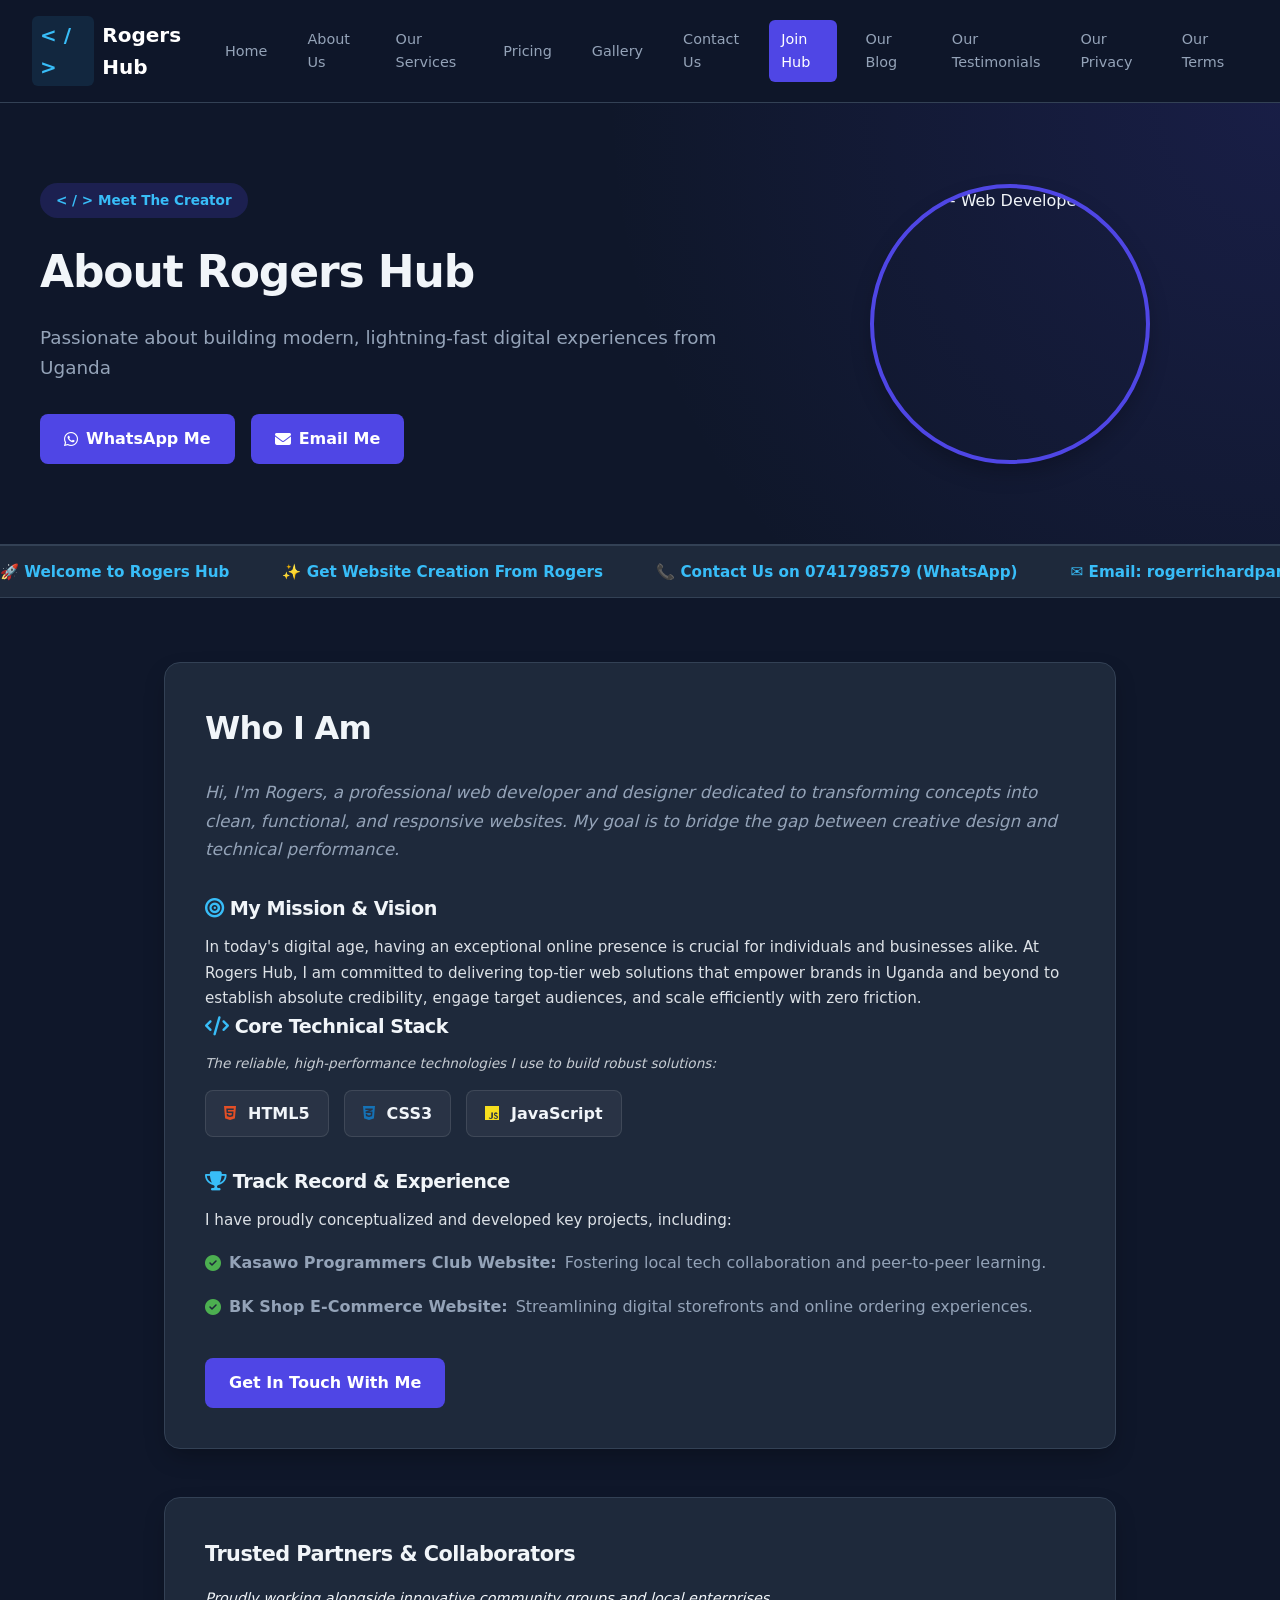
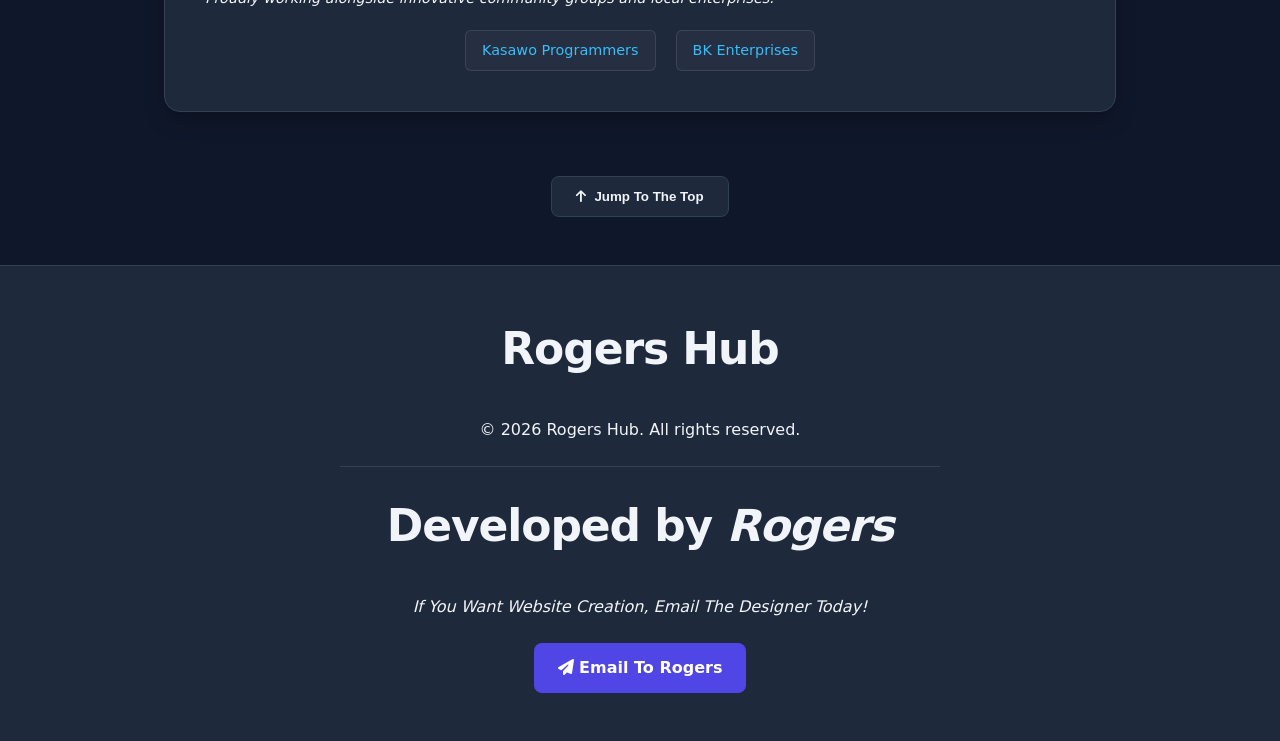
==== about.html @ 90ae9f98 "Add files via upload" ====
<!DOCTYPE html>
<html lang="en">

<head>
    <meta charset="UTF-8">
    <meta name="viewport" content="width=device-width, initial-scale=1.0">
    <meta name="description" content="Learn more about Rogers, the professional web developer and designer behind Rogers Hub in Uganda.">
    <meta name="keywords" content="About Rogers Hub, Web Developer Uganda, HTML, CSS, JavaScript, Rogers Richard">
    <!-- External Stylesheets -->
    <link rel="stylesheet" href="index.css">
    <!-- FontAwesome for modern icons -->
    <link rel="stylesheet" href="https://cdnjs.cloudflare.com/ajax/libs/font-awesome/6.4.0/css/all.min.css">
    <title>About Us | Rogers Hub</title>
</head>

<body>

    <!-- Utility Navigation Bar -->
    <nav class="utility-bar" aria-label="Global Utility Navigation">
        <div class="nav-brand">
            <span class="brand-logo">&lt; / &gt;</span> Rogers Hub
        </div>
        <div class="nav-actions-group" id="navActions">
            <a href="index.html" class="nav-link-btn">Home</a>
            <a href="about.html" class="nav-link-btn active">About Us</a>
            <a href="package.html" class="nav-link-btn">Our Services</a>
            <a href="pricing.html" class="nav-link-btn">Pricing</a>
            <a href="gallery.html" class="nav-link-btn">Gallery</a>
            <a href="contact.html" class="nav-link-btn">Contact Us</a>
            <a href="join.html" class="nav-link-btn highlight">Join Hub</a>
            <a href="blog.html" class="nav-link-btn">Our Blog</a>
            <a href="testimonials.html" class="nav-link-btn">Our Testimonials</a>
            <a href="privacy.html" class="nav-link-btn">Our Privacy</a>
            <a href="terms.html" class="nav-link-btn">Our Terms</a>
        </div>
        <div class="menu-toggle" id="mobileMenuBtn">
            <i class="fa-solid fa-bars"></i>
        </div>
    </nav>

    <!-- Header Section -->
    <header class="hero-header">
        <div class="hero-container">
            <div class="hero-content">
                <div class="code-badge">&lt; / &gt; Meet The Creator</div>
                <h1 class="headings">About Rogers Hub</h1>
                <p class="slogan">Passionate about building modern, lightning-fast digital experiences from Uganda</p>
                <div class="hero-btns">
                    <a href="https://wa.me/256741798579" target="_blank" class="btn contact whatsapp-btn">
                        <i class="fa-brands fa-whatsapp"></i> WhatsApp Me
                    </a>
                    <a href="mailto:rogerrichardpark744@gmail.com" class="btn contact email-btn">
                        <i class="fa-solid fa-envelope"></i> Email Me
                    </a>
                </div>
            </div>
            <div class="hero-image-wrapper">
                <img src="pic/rogers.jpg" alt="Rogers - Web Developer" class="hero-img">
            </div>
        </div>
    </header>

    <!-- Marquee Announcement Bar -->
    <div class="marquee-container">
        <div class="marquee">
            <span>🚀 Welcome to Rogers Hub</span>
            <span>✨ Get Website Creation From Rogers</span>
            <span>📞 Contact Us on 0741798579 (WhatsApp)</span>
            <span>✉️ Email: rogerrichardpark744@gmail.com</span>
        </div>
    </div>

    <!-- Main Content -->
    <main class="main-content">
        <!-- Detailed About Section -->
        <section class="presentation-card-component connection-section-block scroll-reveal">
            <div class="card-component-header">
                <h2 class="headings">Who I Am</h2>
                <p class="intro-text">
                    <i>Hi, I'm Rogers, a professional web developer and designer dedicated to transforming concepts into clean, functional, and responsive websites. My goal is to bridge the gap between creative design and technical performance.</i>
                </p>

                <div class="skills-container" style="margin-top: 30px; text-align: left;">
                    <h3 class="headings" style="font-size: 1.2rem; margin-bottom: 10px;"><i class="fa-solid fa-bullseye" style="color: var(--accent-color, #f7df1e);"></i> My Mission & Vision</h3>
                    <p style="margin-top: 10px; line-height: 1.7; font-size: 0.95rem; opacity: 0.9;">
                        In today's digital age, having an exceptional online presence is crucial for individuals and businesses alike. At Rogers Hub, I am committed to delivering top-tier web solutions that empower brands in Uganda and beyond to establish absolute credibility, engage target audiences, and scale efficiently with zero friction.
                    </p>
                </div>

                <div class="skills-container" style="text-align: left;">
                    <h3 class="headings" style="font-size: 1.2rem; margin-bottom: 10px;"><i class="fa-solid fa-code" style="color: var(--accent-color, #f7df1e);"></i> Core Technical Stack</h3>
                    <p class="skills-subtitle" style="font-size: 0.85rem; opacity: 0.8;"><i>The reliable, high-performance technologies I use to build robust solutions:</i></p>
                    <div class="skills-grid" style="display: flex; gap: 15px; flex-wrap: wrap; margin-top: 15px;">
                        <div class="skill-badge" style="background: rgba(255,255,255,0.05); padding: 10px 18px; border-radius: 8px; border: 1px solid rgba(255,255,255,0.1);"><i class="fa-brands fa-html5" style="color: #e34f26;"></i> HTML5</div>
                        <div class="skill-badge" style="background: rgba(255,255,255,0.05); padding: 10px 18px; border-radius: 8px; border: 1px solid rgba(255,255,255,0.1);"><i class="fa-brands fa-css3-alt" style="color: #1572b6;"></i> CSS3</div>
                        <div class="skill-badge" style="background: rgba(255,255,255,0.05); padding: 10px 18px; border-radius: 8px; border: 1px solid rgba(255,255,255,0.1);"><i class="fa-brands fa-js" style="color: #f7df1e;"></i> JavaScript</div>
                    </div>
                </div>

                <div class="portfolio-showcase" style="text-align: left; margin-top: 30px;">
                    <h3 class="headings" style="font-size: 1.2rem; margin-bottom: 10px;"><i class="fa-solid fa-trophy" style="color: var(--accent-color, #f7df1e);"></i> Track Record & Experience</h3>
                    <p style="margin-top: 10px; margin-bottom: 15px; font-size: 0.95rem; opacity: 0.9;">I have proudly conceptualized and developed key projects, including:</p>
                    <ul class="project-list" style="list-style: none; padding: 0; line-height: 2;">
                        <li><i class="fa-solid fa-circle-check" style="color: #4CAF50;"></i> <strong>Kasawo Programmers Club Website:</strong> Fostering local tech collaboration and peer-to-peer learning.</li>
                        <li><i class="fa-solid fa-circle-check" style="color: #4CAF50;"></i> <strong>BK Shop E-Commerce Website:</strong> Streamlining digital storefronts and online ordering experiences.</li>
                    </ul>
                </div>

                <div class="action-wrapper" style="margin-top: 35px;">
                    <a href="contact.html" class="btn contact">Get In Touch With Me</a>
                </div>
            </div>
        </section>

        <!-- Partners Section -->
        <section class="presentation-card-component connection-section-block scroll-reveal">
            <div class="card-component-header">
                <h3 class="headings" style="font-size: 1.3rem;">Trusted Partners & Collaborators</h3>
                <p style="margin-top: 8px; font-size: 0.9rem;"><i>Proudly working alongside innovative community groups and local enterprises.</i></p>
                <div class="partners-placeholder" style="display: flex; justify-content: center; gap: 20px; flex-wrap: wrap; margin-top: 20px;">
                    <span class="partner-tag" style="background: rgba(255,255,255,0.03); border: 1px solid rgba(255,255,255,0.1); padding: 8px 16px; border-radius: 6px; font-size: 0.9rem; font-weight: 500;">Kasawo Programmers</span>
                    <span class="partner-tag" style="background: rgba(255,255,255,0.03); border: 1px solid rgba(255,255,255,0.1); padding: 8px 16px; border-radius: 6px; font-size: 0.9rem; font-weight: 500;">BK Enterprises</span>
                </div>
            </div>
        </section>
    </main>

    <!-- Back to Top Button -->
    <div class="back-to-top-container">
        <button id="backToTopBtn" class="btn contact"><i class="fa-solid fa-arrow-up"></i> Jump To The Top</button>
    </div>

    <!-- Footer -->
    <footer>
        <div class="footer-content">
            <h3 class="headings">Rogers Hub</h3>
            <p>&copy; 2026 Rogers Hub. All rights reserved.</p>
            <hr class="footer-divider">
            <p class="headings">
                Developed by <span class="auto-style1"><strong><em>Rogers</em></strong></span>
            </p>
            <p><i>If You Want Website Creation, Email The Designer Today!</i></p>
            <a href="mailto:rogerrichardpark744@gmail.com" class="btn contact footer-btn">
                <span><i class="fa-solid fa-paper-plane"></i> Email To Rogers</span>
            </a>
        </div>
    </footer>

    <!-- JavaScript File -->
    <script src="index.js"></script>
</body>

</html>
---- index.css ----
.contact-btn {
            background-color: #0077b5;
            color: white;
            border: none;
            padding: 12px 24px;
            font-size: 16px;
            font-family: Arial, sans-serif;
            font-weight: bold;
            border-radius: 25px;
            cursor: pointer;
            box-shadow: 0 4px 6px rgba(0, 0, 0, 0.1);
            transition: all 0.3s ease;
        }

        .contact-btn:hover {
            background-color: #005582;
            transform: translateY(-2px);
            box-shadow: 0 6px 8px rgba(0, 0, 0, 0.15);
        }

        .contact-btn:active {
            transform: translateY(0);
            box-shadow: 0 2px 4px rgba(0, 0, 0, 0.1);
        }


        /* --- CSS Reset & Global Variables --- */
*, *::before, *::after {
    box-sizing: border-box;
    margin: 0;
    padding: 0;
}

:root {
    --bg-color: #0f172a;
    --card-bg: #1e293b;
    --text-color: #f1f5f9;
    --muted-color: #94a3b8;
    --primary-color: #4f46e5;
    --primary-hover: #4338ca;
    --accent-color: #38bdf8;
    --border-color: #334155;
    --shadow: 0 10px 25px -5px rgba(0, 0, 0, 0.3);
    --transition: all 0.3s ease;
}

body {
    font-family: 'Inter', system-ui, -apple-system, sans-serif;
    background-color: var(--bg-color);
    color: var(--text-color);
    line-height: 1.6;
    overflow-x: hidden;
}

/* --- Utility Navigation Bar --- */
.utility-bar {
    position: sticky;
    top: 0;
    z-index: 1000;
    background-color: rgba(15, 23, 42, 0.95);
    backdrop-filter: blur(10px);
    border-bottom: 1px solid var(--border-color);
    display: flex;
    justify-content: space-between;
    align-items: center;
    padding: 1rem 2rem;
}

.nav-brand {
    font-size: 1.25rem;
    font-weight: 800;
    color: #ffffff;
    display: flex;
    align-items: center;
    gap: 0.5rem;
}

.brand-logo {
    color: var(--accent-color);
    background: rgba(56, 189, 248, 0.1);
    padding: 0.2rem 0.5rem;
    border-radius: 6px;
}

.nav-actions-group {
    display: flex;
    gap: 1rem;
    align-items: center;
}

.nav-link-btn {
    color: var(--muted-color);
    text-decoration: none;
    font-size: 0.9rem;
    font-weight: 500;
    padding: 0.5rem 0.75rem;
    border-radius: 6px;
    transition: var(--transition);
}

.nav-link-btn:hover, .nav-link-btn.highlight {
    color: #ffffff;
    background-color: var(--primary-color);
}

.menu-toggle {
    display: none;
    font-size: 1.5rem;
    cursor: pointer;
    color: var(--text-color);
}

/* --- Hero Header Section --- */
.hero-header {
    padding: 5rem 2rem;
    background: radial-gradient(circle at top right, rgba(79, 70, 229, 0.15), transparent 50%);
    border-bottom: 1px solid var(--border-color);
}

.hero-container {
    max-width: 1200px;
    margin: 0 auto;
    display: grid;
    grid-template-columns: 1.2fr 0.8fr;
    gap: 3rem;
    align-items: center;
}

.code-badge {
    display: inline-block;
    background: rgba(79, 70, 229, 0.2);
    color: var(--accent-color);
    padding: 0.4rem 1rem;
    border-radius: 50px;
    font-size: 0.85rem;
    font-weight: 600;
    margin-bottom: 1.2rem;
}

.headings {
    font-size: 2.75rem;
    font-weight: 800;
    letter-spacing: -0.025em;
    margin-bottom: 1rem;
}

.slogan {
    font-size: 1.15rem;
    color: var(--muted-color);
    margin-bottom: 2rem;
}

.hero-btns {
    display: flex;
    gap: 1rem;
}

.btn {
    display: inline-flex;
    align-items: center;
    gap: 0.5rem;
    padding: 0.75rem 1.5rem;
    border-radius: 8px;
    font-weight: 600;
    text-decoration: none;
    transition: var(--transition);
    cursor: pointer;
    border: none;
}

.whatsapp-btn {
    background-color: #25d366;
    color: #ffffff;
}

.whatsapp-btn:hover {
    background-color: #1ebe5d;
}

.email-btn, .contact {
    background-color: var(--primary-color);
    color: #ffffff;
}

.email-btn:hover, .contact:hover {
    background-color: var(--primary-hover);
}

.hero-image-wrapper {
    display: flex;
    justify-content: center;
}

.hero-img {
    width: 280px;
    height: 280px;
    object-fit: cover;
    border-radius: 50%;
    border: 4px solid var(--primary-color);
    box-shadow: var(--shadow);
}

/* --- Marquee Bar --- */
.marquee-container {
    background-color: var(--card-bg);
    border-top: 1px solid var(--border-color);
    border-bottom: 1px solid var(--border-color);
    overflow: hidden;
    white-space: nowrap;
    padding: 0.8rem 0;
}

.marquee {
    display: inline-block;
    animation: scrollMarquee 30s linear infinite;
}

.marquee span {
    margin-right: 3rem;
    font-weight: 600;
    font-size: 0.95rem;
    color: var(--accent-color);
}

@keyframes scrollMarquee {
    0% { transform: translateX(0); }
    100% { transform: translateX(-50%); }
}

/* --- Main Content Cards --- */
.main-content {
    max-width: 1000px;
    margin: 4rem auto;
    padding: 0 1.5rem;
    display: flex;
    flex-direction: column;
    gap: 3rem;
}

.presentation-card-component {
    background-color: var(--card-bg);
    border: 1px solid var(--border-color);
    border-radius: 1rem;
    padding: 2.5rem;
    box-shadow: var(--shadow);
    transition: transform 0.3s ease;
}

.presentation-card-component:hover {
    transform: translateY(-3px);
}

.card-component-header h2 {
    font-size: 2rem;
    margin-bottom: 1.5rem;
}

.intro-text {
    font-size: 1.05rem;
    color: var(--muted-color);
    line-height: 1.7;
}

/* Skills Badges Grid */
.skills-grid {
    display: grid;
    grid-template-columns: repeat(auto-fit, minmax(140px, 1fr));
    gap: 1rem;
    margin-top: 1rem;
}

.skill-badge {
    background-color: var(--bg-color);
    border: 1px solid var(--border-color);
    padding: 0.75rem 1rem;
    border-radius: 8px;
    font-weight: 600;
    display: flex;
    align-items: center;
    gap: 0.75rem;
}

/* Project List */
.project-list {
    list-style: none;
    display: flex;
    flex-direction: column;
    gap: 0.75rem;
    margin-top: 0.75rem;
}

.project-list li {
    display: flex;
    align-items: center;
    gap: 0.5rem;
    color: var(--muted-color);
}

.project-list i {
    color: var(--accent-color);
}

/* Partners Tags */
.partners-placeholder {
    display: flex;
    gap: 1rem;
    margin-top: 1.2rem;
    flex-wrap: wrap;
}

.partner-tag {
    background: rgba(56, 189, 248, 0.1);
    color: var(--accent-color);
    padding: 0.4rem 1rem;
    border-radius: 50px;
    font-size: 0.85rem;
    font-weight: 600;
}

/* --- Back to Top Container --- */
.back-to-top-container {
    text-align: center;
    margin: 3rem 0;
}

#backToTopBtn {
    display: inline-flex;
    align-items: center;
    gap: 0.5rem;
    background-color: var(--card-bg);
    border: 1px solid var(--border-color);
    color: var(--text-color);
}

#backToTopBtn:hover {
    background-color: var(--primary-color);
    border-color: var(--primary-color);
}

/* --- Footer --- */
footer {
    background-color: var(--card-bg);
    border-top: 1px solid var(--border-color);
    padding: 3rem 2rem;
    text-align: center;
}

.footer-content {
    max-width: 600px;
    margin: 0 auto;
    display: flex;
    flex-direction: column;
    gap: 1rem;
    align-items: center;
}

.footer-divider {
    width: 100%;
    border: none;
    border-top: 1px solid var(--border-color);
    margin: 0.5rem 0;
}

.footer-btn {
    margin-top: 0.5rem;
}

/* --- Responsive Media Queries --- */
@media (max-width: 850px) {
    .hero-container {
        grid-template-columns: 1fr;
        text-align: center;
    }
    .hero-btns {
        justify-content: center;
    }
    .hero-image-wrapper {
        order: -1;
    }
    .nav-actions-group {
        display: none;
        flex-direction: column;
        position: absolute;
        top: 100%;
        left: 0;
        width: 100%;
        background-color: var(--card-bg);
        border-bottom: 1px solid var(--border-color);
        padding: 1.5rem;
        box-shadow: var(--shadow);
    }
    .nav-actions-group.active {
        display: flex;
    }
    .menu-toggle {
        display: block;
    }
}
.prices{
     background-color: #ffffff;    /* Sets background color */
  width: 300px;                 /* Constrains the horizontal size */
  padding: 20px;                /* Spacing inside the card, around the text */
  margin: 15px auto;            /* Spacing outside the card; "auto" centers it */
  border: 1px solid #dddddd;    /* Adds a subtle outline border */
  border-radius: 8px;           /* Rounds the sharp corners */
  box-shadow: 0 4px 6px rgba(0,0,0,0.1); /* Adds a drop-shadow effect */
}
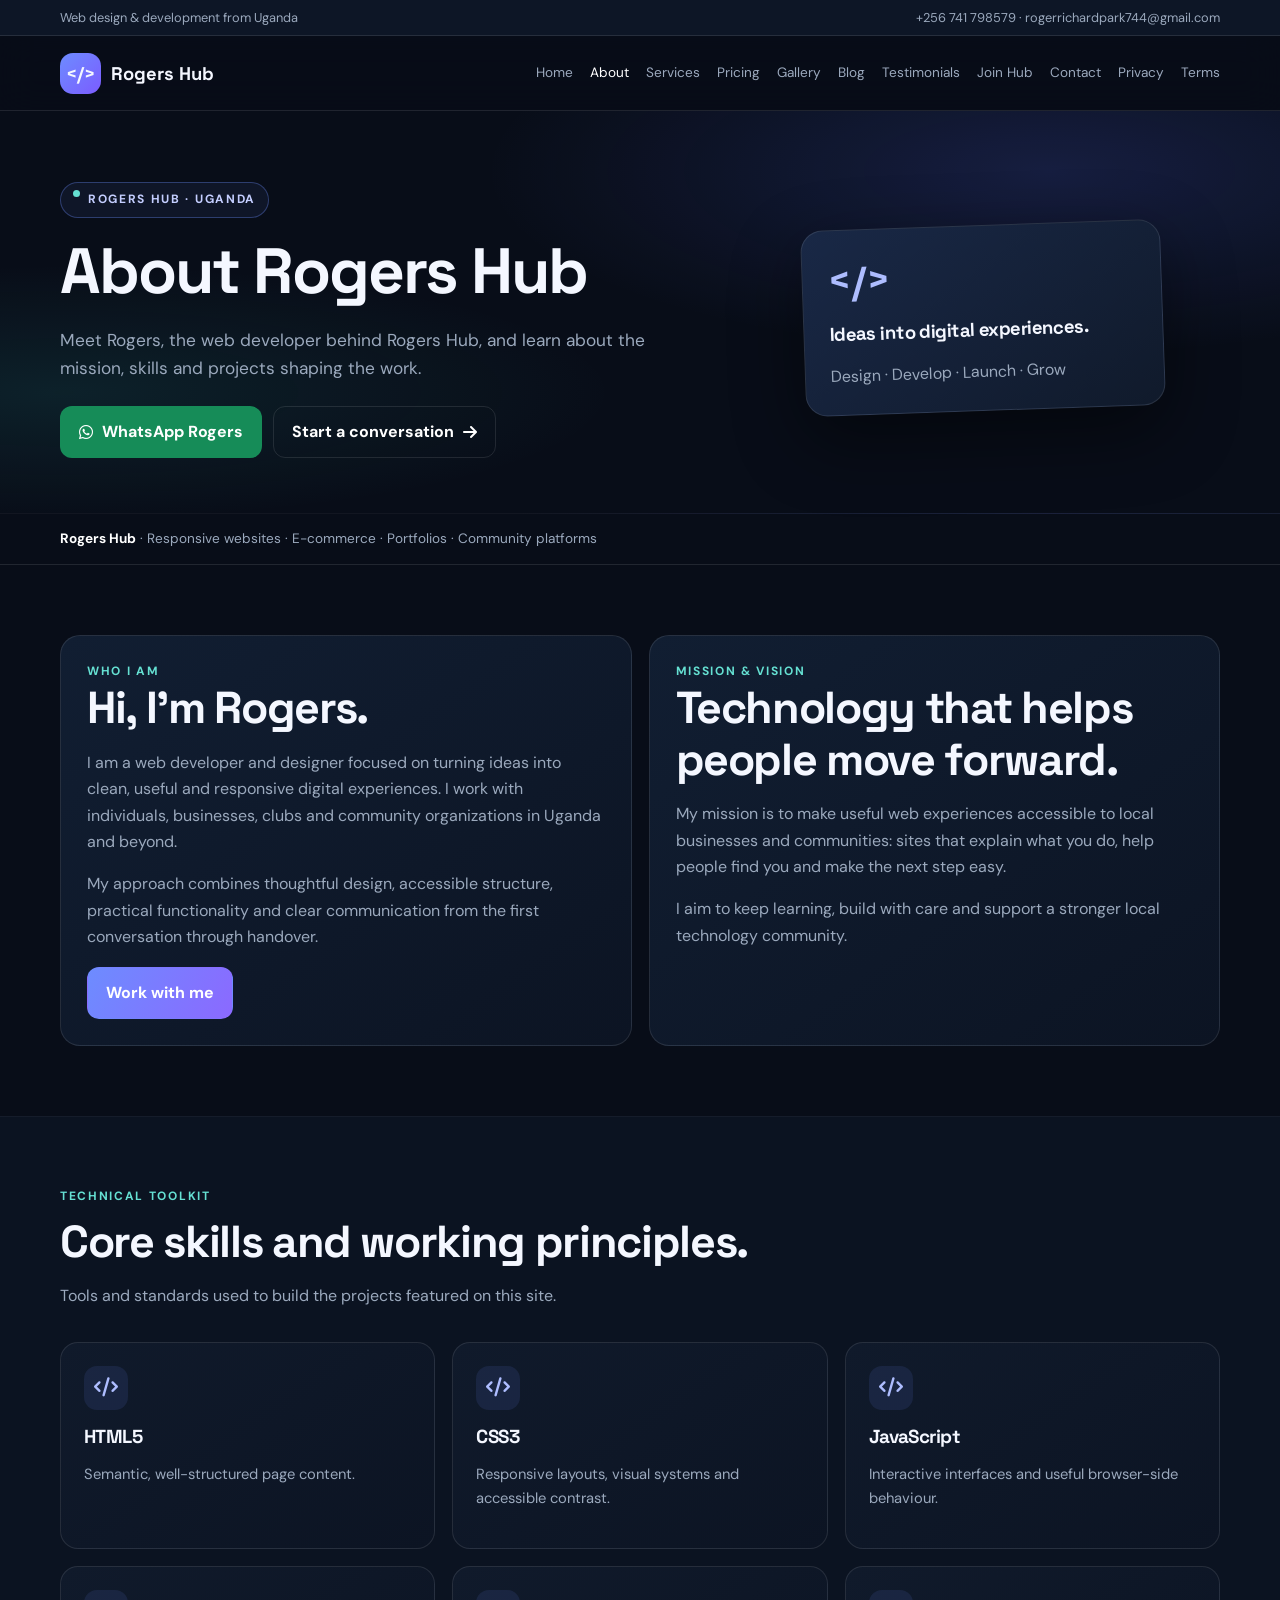
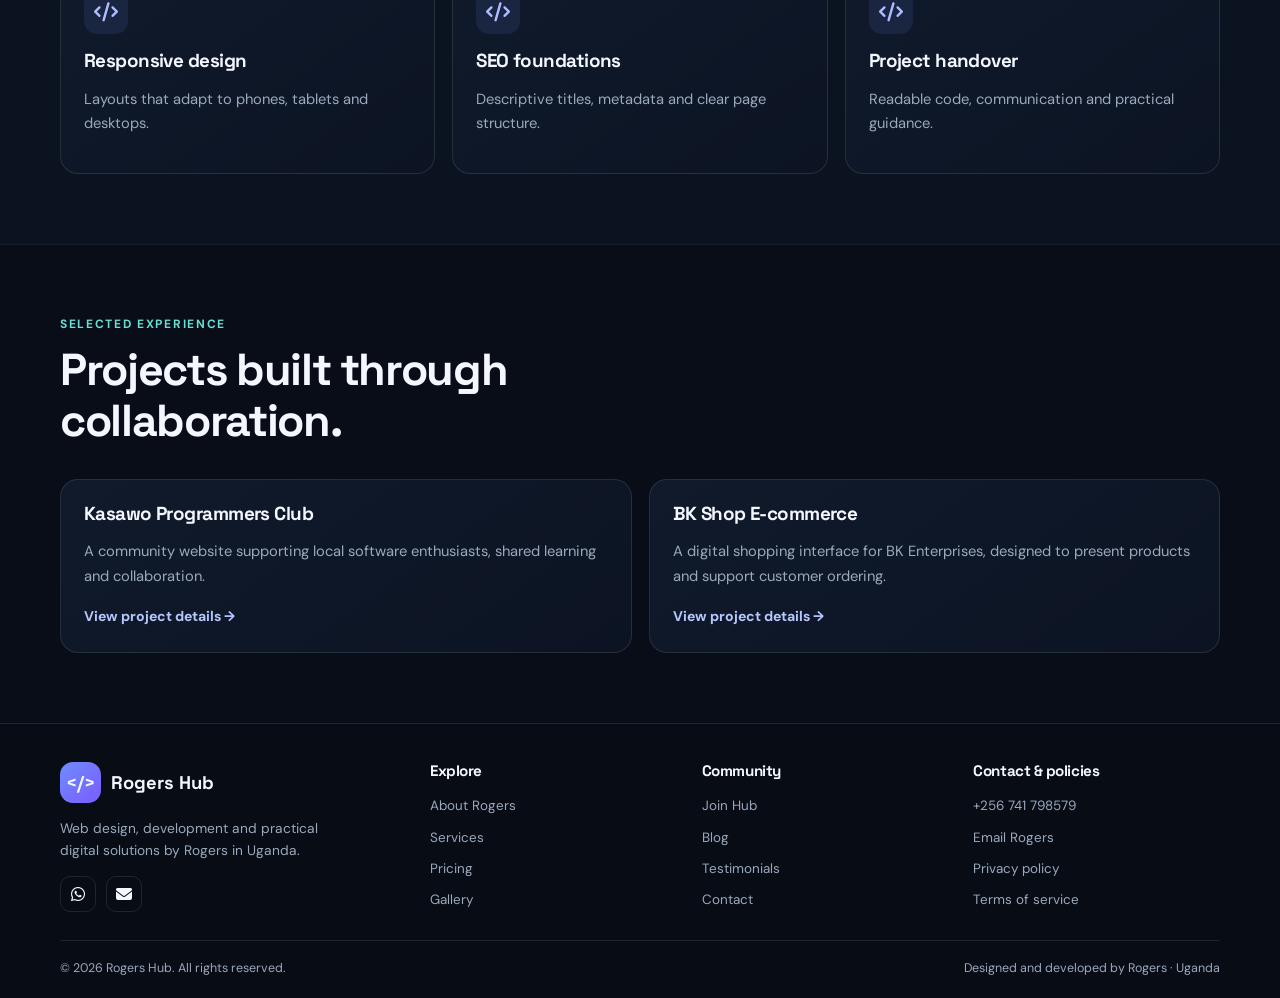
==== commit c6590c42: "Rebuild all Rogers Hub pages with shared design and complete page features" ====
--- a/about.html
+++ b/about.html
@@ -1,153 +1,11 @@
-<!DOCTYPE html>
-<html lang="en">
-
-<head>
-    <meta charset="UTF-8">
-    <meta name="viewport" content="width=device-width, initial-scale=1.0">
-    <meta name="description" content="Learn more about Rogers, the professional web developer and designer behind Rogers Hub in Uganda.">
-    <meta name="keywords" content="About Rogers Hub, Web Developer Uganda, HTML, CSS, JavaScript, Rogers Richard">
-    <!-- External Stylesheets -->
-    <link rel="stylesheet" href="index.css">
-    <!-- FontAwesome for modern icons -->
-    <link rel="stylesheet" href="https://cdnjs.cloudflare.com/ajax/libs/font-awesome/6.4.0/css/all.min.css">
-    <title>About Us | Rogers Hub</title>
-</head>
-
-<body>
-
-    <!-- Utility Navigation Bar -->
-    <nav class="utility-bar" aria-label="Global Utility Navigation">
-        <div class="nav-brand">
-            <span class="brand-logo">&lt; / &gt;</span> Rogers Hub
-        </div>
-        <div class="nav-actions-group" id="navActions">
-            <a href="index.html" class="nav-link-btn">Home</a>
-            <a href="about.html" class="nav-link-btn active">About Us</a>
-            <a href="package.html" class="nav-link-btn">Our Services</a>
-            <a href="pricing.html" class="nav-link-btn">Pricing</a>
-            <a href="gallery.html" class="nav-link-btn">Gallery</a>
-            <a href="contact.html" class="nav-link-btn">Contact Us</a>
-            <a href="join.html" class="nav-link-btn highlight">Join Hub</a>
-            <a href="blog.html" class="nav-link-btn">Our Blog</a>
-            <a href="testimonials.html" class="nav-link-btn">Our Testimonials</a>
-            <a href="privacy.html" class="nav-link-btn">Our Privacy</a>
-            <a href="terms.html" class="nav-link-btn">Our Terms</a>
-        </div>
-        <div class="menu-toggle" id="mobileMenuBtn">
-            <i class="fa-solid fa-bars"></i>
-        </div>
-    </nav>
-
-    <!-- Header Section -->
-    <header class="hero-header">
-        <div class="hero-container">
-            <div class="hero-content">
-                <div class="code-badge">&lt; / &gt; Meet The Creator</div>
-                <h1 class="headings">About Rogers Hub</h1>
-                <p class="slogan">Passionate about building modern, lightning-fast digital experiences from Uganda</p>
-                <div class="hero-btns">
-                    <a href="https://wa.me/256741798579" target="_blank" class="btn contact whatsapp-btn">
-                        <i class="fa-brands fa-whatsapp"></i> WhatsApp Me
-                    </a>
-                    <a href="mailto:rogerrichardpark744@gmail.com" class="btn contact email-btn">
-                        <i class="fa-solid fa-envelope"></i> Email Me
-                    </a>
-                </div>
-            </div>
-            <div class="hero-image-wrapper">
-                <img src="pic/rogers.jpg" alt="Rogers - Web Developer" class="hero-img">
-            </div>
-        </div>
-    </header>
-
-    <!-- Marquee Announcement Bar -->
-    <div class="marquee-container">
-        <div class="marquee">
-            <span>🚀 Welcome to Rogers Hub</span>
-            <span>✨ Get Website Creation From Rogers</span>
-            <span>📞 Contact Us on 0741798579 (WhatsApp)</span>
-            <span>✉️ Email: rogerrichardpark744@gmail.com</span>
-        </div>
-    </div>
-
-    <!-- Main Content -->
-    <main class="main-content">
-        <!-- Detailed About Section -->
-        <section class="presentation-card-component connection-section-block scroll-reveal">
-            <div class="card-component-header">
-                <h2 class="headings">Who I Am</h2>
-                <p class="intro-text">
-                    <i>Hi, I'm Rogers, a professional web developer and designer dedicated to transforming concepts into clean, functional, and responsive websites. My goal is to bridge the gap between creative design and technical performance.</i>
-                </p>
-
-                <div class="skills-container" style="margin-top: 30px; text-align: left;">
-                    <h3 class="headings" style="font-size: 1.2rem; margin-bottom: 10px;"><i class="fa-solid fa-bullseye" style="color: var(--accent-color, #f7df1e);"></i> My Mission & Vision</h3>
-                    <p style="margin-top: 10px; line-height: 1.7; font-size: 0.95rem; opacity: 0.9;">
-                        In today's digital age, having an exceptional online presence is crucial for individuals and businesses alike. At Rogers Hub, I am committed to delivering top-tier web solutions that empower brands in Uganda and beyond to establish absolute credibility, engage target audiences, and scale efficiently with zero friction.
-                    </p>
-                </div>
-
-                <div class="skills-container" style="text-align: left;">
-                    <h3 class="headings" style="font-size: 1.2rem; margin-bottom: 10px;"><i class="fa-solid fa-code" style="color: var(--accent-color, #f7df1e);"></i> Core Technical Stack</h3>
-                    <p class="skills-subtitle" style="font-size: 0.85rem; opacity: 0.8;"><i>The reliable, high-performance technologies I use to build robust solutions:</i></p>
-                    <div class="skills-grid" style="display: flex; gap: 15px; flex-wrap: wrap; margin-top: 15px;">
-                        <div class="skill-badge" style="background: rgba(255,255,255,0.05); padding: 10px 18px; border-radius: 8px; border: 1px solid rgba(255,255,255,0.1);"><i class="fa-brands fa-html5" style="color: #e34f26;"></i> HTML5</div>
-                        <div class="skill-badge" style="background: rgba(255,255,255,0.05); padding: 10px 18px; border-radius: 8px; border: 1px solid rgba(255,255,255,0.1);"><i class="fa-brands fa-css3-alt" style="color: #1572b6;"></i> CSS3</div>
-                        <div class="skill-badge" style="background: rgba(255,255,255,0.05); padding: 10px 18px; border-radius: 8px; border: 1px solid rgba(255,255,255,0.1);"><i class="fa-brands fa-js" style="color: #f7df1e;"></i> JavaScript</div>
-                    </div>
-                </div>
-
-                <div class="portfolio-showcase" style="text-align: left; margin-top: 30px;">
-                    <h3 class="headings" style="font-size: 1.2rem; margin-bottom: 10px;"><i class="fa-solid fa-trophy" style="color: var(--accent-color, #f7df1e);"></i> Track Record & Experience</h3>
-                    <p style="margin-top: 10px; margin-bottom: 15px; font-size: 0.95rem; opacity: 0.9;">I have proudly conceptualized and developed key projects, including:</p>
-                    <ul class="project-list" style="list-style: none; padding: 0; line-height: 2;">
-                        <li><i class="fa-solid fa-circle-check" style="color: #4CAF50;"></i> <strong>Kasawo Programmers Club Website:</strong> Fostering local tech collaboration and peer-to-peer learning.</li>
-                        <li><i class="fa-solid fa-circle-check" style="color: #4CAF50;"></i> <strong>BK Shop E-Commerce Website:</strong> Streamlining digital storefronts and online ordering experiences.</li>
-                    </ul>
-                </div>
-
-                <div class="action-wrapper" style="margin-top: 35px;">
-                    <a href="contact.html" class="btn contact">Get In Touch With Me</a>
-                </div>
-            </div>
-        </section>
-
-        <!-- Partners Section -->
-        <section class="presentation-card-component connection-section-block scroll-reveal">
-            <div class="card-component-header">
-                <h3 class="headings" style="font-size: 1.3rem;">Trusted Partners & Collaborators</h3>
-                <p style="margin-top: 8px; font-size: 0.9rem;"><i>Proudly working alongside innovative community groups and local enterprises.</i></p>
-                <div class="partners-placeholder" style="display: flex; justify-content: center; gap: 20px; flex-wrap: wrap; margin-top: 20px;">
-                    <span class="partner-tag" style="background: rgba(255,255,255,0.03); border: 1px solid rgba(255,255,255,0.1); padding: 8px 16px; border-radius: 6px; font-size: 0.9rem; font-weight: 500;">Kasawo Programmers</span>
-                    <span class="partner-tag" style="background: rgba(255,255,255,0.03); border: 1px solid rgba(255,255,255,0.1); padding: 8px 16px; border-radius: 6px; font-size: 0.9rem; font-weight: 500;">BK Enterprises</span>
-                </div>
-            </div>
-        </section>
-    </main>
-
-    <!-- Back to Top Button -->
-    <div class="back-to-top-container">
-        <button id="backToTopBtn" class="btn contact"><i class="fa-solid fa-arrow-up"></i> Jump To The Top</button>
-    </div>
-
-    <!-- Footer -->
-    <footer>
-        <div class="footer-content">
-            <h3 class="headings">Rogers Hub</h3>
-            <p>&copy; 2026 Rogers Hub. All rights reserved.</p>
-            <hr class="footer-divider">
-            <p class="headings">
-                Developed by <span class="auto-style1"><strong><em>Rogers</em></strong></span>
-            </p>
-            <p><i>If You Want Website Creation, Email The Designer Today!</i></p>
-            <a href="mailto:rogerrichardpark744@gmail.com" class="btn contact footer-btn">
-                <span><i class="fa-solid fa-paper-plane"></i> Email To Rogers</span>
-            </a>
-        </div>
-    </footer>
-
-    <!-- JavaScript File -->
-    <script src="index.js"></script>
-</body>
-
-</html>+<!doctype html>
+<html lang="en"><head><meta charset="utf-8"><meta name="viewport" content="width=device-width,initial-scale=1"><meta name="theme-color" content="#080d18"><meta name="description" content="Meet Rogers, the web developer behind Rogers Hub, and learn about the mission, skills and projects shaping the work."><meta property="og:title" content="About Rogers Hub | Rogers Hub"><meta property="og:description" content="Meet Rogers, the web developer behind Rogers Hub, and learn about the mission, skills and projects shaping the work."><meta property="og:type" content="website"><title>About Rogers Hub | Rogers Hub</title><link rel="stylesheet" href="site.css"><link rel="stylesheet" href="https://cdnjs.cloudflare.com/ajax/libs/font-awesome/6.5.2/css/all.min.css"></head><body><a class="skip" href="#main">Skip to content</a>
+<div class="topline"><div class="wrap topline-inner"><span>Web design & development from Uganda</span><span><a href="tel:+256741798579">+256 741 798579</a> · <a href="mailto:rogerrichardpark744@gmail.com">rogerrichardpark744@gmail.com</a></span></div></div>
+<header class="nav"><div class="wrap nav-inner"><a class="brand" href="index.html"><span class="brand-mark">&lt;/&gt;</span>Rogers Hub</a><nav class="nav-links" id="navLinks" aria-label="Main navigation"><a href="index.html">Home</a><a href="about.html" class="active" aria-current="page">About</a><a href="package.html">Services</a><a href="pricing.html">Pricing</a><a href="gallery.html">Gallery</a><a href="blog.html">Blog</a><a href="testimonials.html">Testimonials</a><a href="join.html">Join Hub</a><a href="contact.html">Contact</a><a href="privacy.html">Privacy</a><a href="terms.html">Terms</a></nav><button class="menu-btn" id="menuBtn" aria-label="Toggle navigation" aria-expanded="false">☰</button></div></header>
+<header class="hero"><div class="wrap hero-grid"><div><div class="eyebrow"><span class="dot"></span> Rogers Hub · Uganda</div><h1>About Rogers Hub</h1><p class="lead">Meet Rogers, the web developer behind Rogers Hub, and learn about the mission, skills and projects shaping the work.</p><div class="hero-actions"><a class="btn green" href="https://wa.me/256741798579" target="_blank" rel="noopener"><i class="fa-brands fa-whatsapp"></i> WhatsApp Rogers</a><a class="btn secondary" href="contact.html">Start a conversation <i class="fa-solid fa-arrow-right"></i></a></div></div><div class="hero-art" aria-hidden="true"><div class="art-card"><div class="code">&lt;/&gt;</div><h3>Ideas into digital experiences.</h3><p>Design · Develop · Launch · Grow</p></div></div></div></header>
+<div class="ticker"><div class="wrap"><strong>Rogers Hub</strong> · Responsive websites · E-commerce · Portfolios · Community platforms</div></div>
+<main id="main">
+<section class="section"><div class="wrap grid2"><article class="panel"><div class="kicker">Who I am</div><h2>Hi, I’m Rogers.</h2><p class="muted">I am a web developer and designer focused on turning ideas into clean, useful and responsive digital experiences. I work with individuals, businesses, clubs and community organizations in Uganda and beyond.</p><p class="muted">My approach combines thoughtful design, accessible structure, practical functionality and clear communication from the first conversation through handover.</p><a class="btn" href="contact.html">Work with me</a></article><article class="panel"><div class="kicker">Mission & vision</div><h2>Technology that helps people move forward.</h2><p class="muted">My mission is to make useful web experiences accessible to local businesses and communities: sites that explain what you do, help people find you and make the next step easy.</p><p class="muted">I aim to keep learning, build with care and support a stronger local technology community.</p></article></div></section>
+<section class="section alt"><div class="wrap"><div class="section-head"><div class="kicker">Technical toolkit</div><h2>Core skills and working principles.</h2><p>Tools and standards used to build the projects featured on this site.</p></div><div class="grid3"><article class="card"><div class="icon"><i class="fa-solid fa-code"></i></div><h3>HTML5</h3><p>Semantic, well-structured page content.</p></article><article class="card"><div class="icon"><i class="fa-solid fa-code"></i></div><h3>CSS3</h3><p>Responsive layouts, visual systems and accessible contrast.</p></article><article class="card"><div class="icon"><i class="fa-solid fa-code"></i></div><h3>JavaScript</h3><p>Interactive interfaces and useful browser-side behaviour.</p></article><article class="card"><div class="icon"><i class="fa-solid fa-code"></i></div><h3>Responsive design</h3><p>Layouts that adapt to phones, tablets and desktops.</p></article><article class="card"><div class="icon"><i class="fa-solid fa-code"></i></div><h3>SEO foundations</h3><p>Descriptive titles, metadata and clear page structure.</p></article><article class="card"><div class="icon"><i class="fa-solid fa-code"></i></div><h3>Project handover</h3><p>Readable code, communication and practical guidance.</p></article></div></div></section>
+<section class="section"><div class="wrap"><div class="section-head"><div class="kicker">Selected experience</div><h2>Projects built through collaboration.</h2></div><div class="grid2"><article class="card"><h3>Kasawo Programmers Club</h3><p>A community website supporting local software enthusiasts, shared learning and collaboration.</p><a class="text-link" href="gallery.html">View project details →</a></article><article class="card"><h3>BK Shop E-commerce</h3><p>A digital shopping interface for BK Enterprises, designed to present products and support customer ordering.</p><a class="text-link" href="gallery.html">View project details →</a></article></div></div></section></main>
+<footer><div class="wrap"><div class="footer-grid"><div class="footer-brand"><a class="brand" href="index.html"><span class="brand-mark">&lt;/&gt;</span>Rogers Hub</a><p>Web design, development and practical digital solutions by Rogers in Uganda.</p><div class="socials"><a href="https://wa.me/256741798579" target="_blank" rel="noopener" aria-label="WhatsApp"><i class="fa-brands fa-whatsapp"></i></a><a href="mailto:rogerrichardpark744@gmail.com" aria-label="Email"><i class="fa-solid fa-envelope"></i></a></div></div><div class="footer-col"><h3>Explore</h3><a href="about.html">About Rogers</a><a href="package.html">Services</a><a href="pricing.html">Pricing</a><a href="gallery.html">Gallery</a></div><div class="footer-col"><h3>Community</h3><a href="join.html">Join Hub</a><a href="blog.html">Blog</a><a href="testimonials.html">Testimonials</a><a href="contact.html">Contact</a></div><div class="footer-col"><h3>Contact & policies</h3><a href="tel:+256741798579">+256 741 798579</a><a href="mailto:rogerrichardpark744@gmail.com">Email Rogers</a><a href="privacy.html">Privacy policy</a><a href="terms.html">Terms of service</a></div></div><div class="copyright"><span>© <span id="year"></span> Rogers Hub. All rights reserved.</span><span>Designed and developed by Rogers · Uganda</span></div></div></footer><button class="back-top" id="backTop" aria-label="Back to top"><i class="fa-solid fa-arrow-up"></i></button><script src="site.js" defer></script></body></html>
--- a/site.css
+++ b/site.css
@@ -0,0 +1,16 @@
+@import url('https://fonts.googleapis.com/css2?family=DM+Sans:wght@400;500;600;700&family=Space+Grotesk:wght@400;500;600;700&display=swap');
+:root{--bg:#080d18;--surface:#101a2b;--surface2:#0c1423;--text:#f4f7ff;--muted:#9ba9bd;--blue:#6d8cff;--cyan:#65e0d2;--line:rgba(255,255,255,.1);--max:1160px}
+*{box-sizing:border-box}html{scroll-behavior:smooth;scroll-padding-top:90px}body{margin:0;background:var(--bg);color:var(--text);font:16px/1.65 "DM Sans",sans-serif}body.menu-open{overflow:hidden}a{color:inherit;text-decoration:none}button,input,select,textarea{font:inherit}.wrap{width:min(var(--max),calc(100% - 40px));margin:auto}.skip{position:absolute;left:-999px;top:8px;background:white;color:#111;padding:10px;z-index:100}.skip:focus{left:8px}
+.topline{background:#0d1626;border-bottom:1px solid var(--line);font-size:.8rem;color:var(--muted)}.topline-inner{min-height:35px;display:flex;justify-content:space-between;align-items:center;gap:12px;flex-wrap:wrap}.topline a:hover{color:white}
+.nav{position:sticky;top:0;z-index:50;background:rgba(8,13,24,.92);backdrop-filter:blur(18px);border-bottom:1px solid var(--line)}.nav-inner{height:74px;display:flex;align-items:center;justify-content:space-between;gap:20px}.brand{display:flex;align-items:center;gap:10px;font:700 1.15rem "Space Grotesk",sans-serif;white-space:nowrap}.brand-mark{width:41px;height:41px;border-radius:13px;display:grid;place-items:center;background:linear-gradient(135deg,var(--blue),#7b5cff);font-weight:700}.nav-links{display:flex;align-items:center;gap:17px;color:var(--muted);font-size:.85rem}.nav-links a:hover,.nav-links a.active{color:white}.menu-btn{display:none;background:#111c2e;border:1px solid var(--line);color:white;border-radius:10px;padding:9px 12px;cursor:pointer}
+.btn{display:inline-flex;align-items:center;justify-content:center;gap:9px;padding:12px 18px;border-radius:12px;background:linear-gradient(120deg,var(--blue),#8b69ff);color:white;font-weight:700;border:1px solid transparent;cursor:pointer;transition:.2s}.btn:hover{transform:translateY(-2px);filter:brightness(1.08)}.btn.secondary{background:transparent;border-color:var(--line)}.btn.green{background:#168c58}.btn.small{padding:9px 13px;font-size:.85rem}
+.hero{padding:68px 0 55px;background:radial-gradient(ellipse at 82% 15%,#586eff2c,transparent 38%),radial-gradient(ellipse at 5% 70%,#35c8c01b,transparent 32%);border-bottom:1px solid rgba(255,255,255,.04)}.hero-grid{display:grid;grid-template-columns:1.15fr .85fr;gap:45px;align-items:center}.eyebrow,.kicker{color:var(--cyan);font-size:.75rem;font-weight:700;letter-spacing:.14em;text-transform:uppercase}.eyebrow{display:inline-flex;gap:8px;padding:7px 12px;border:1px solid #6d8cff55;border-radius:99px;background:#6d8cff12;color:#c4ceff}.dot{width:7px;height:7px;border-radius:50%;background:var(--cyan)}h1,h2,h3,h4{font-family:"Space Grotesk",sans-serif;line-height:1.15;letter-spacing:-.03em}h1{font-size:clamp(2.5rem,5vw,4.5rem);margin:17px 0}h1 span{color:#aebdff}.lead{color:var(--muted);font-size:1.08rem;max-width:650px}.hero-actions{display:flex;gap:11px;flex-wrap:wrap;margin-top:23px}.hero-art{min-height:250px;display:grid;place-items:center}.art-card{width:min(100%,360px);padding:25px;border:1px solid var(--line);border-radius:22px;background:linear-gradient(145deg,#192846,#101a2b);box-shadow:0 25px 70px #0007;transform:rotate(-2deg)}.art-card .code{font:700 2.4rem "Space Grotesk";color:#aebdff}.art-card p{color:var(--muted);margin-bottom:0}.ticker{padding:14px 0;border-bottom:1px solid var(--line);color:var(--muted);font-size:.85rem}.ticker strong{color:white}
+.section{padding:70px 0}.section.alt{background:#0b1321;border-block:1px solid rgba(255,255,255,.04)}.section-head{max-width:720px;margin-bottom:32px}.section h2{font-size:clamp(1.9rem,3.5vw,2.8rem);margin:9px 0}.section-head p,.muted{color:var(--muted)}.grid2{display:grid;grid-template-columns:repeat(2,1fr);gap:17px}.grid3{display:grid;grid-template-columns:repeat(3,1fr);gap:17px}.card{padding:23px;border:1px solid var(--line);border-radius:18px;background:linear-gradient(145deg,var(--surface),var(--surface2));transition:.2s}.card:hover{transform:translateY(-3px);border-color:#718bff77}.card h3{font-size:1.18rem;margin:0 0 9px}.card p{color:var(--muted);font-size:.92rem}.icon{width:44px;height:44px;border-radius:13px;display:grid;place-items:center;background:#718bff1c;color:#aebdff;margin-bottom:16px;font-size:1.2rem}.text-link{color:#b8c6ff;font-weight:700;font-size:.88rem}.text-link:hover{color:white}.tag-list{display:flex;gap:7px;flex-wrap:wrap;margin-top:14px}.tag{font-size:.72rem;color:#c6d0ff;padding:4px 9px;border-radius:99px;background:#718bff17;border:1px solid #718bff30}
+.panel{padding:26px;border:1px solid var(--line);border-radius:20px;background:linear-gradient(145deg,#111e32,#0c1423)}.panel h2,.panel h3{margin-top:0}.list-check{padding-left:0;list-style:none}.list-check li{padding:7px 0;color:var(--muted)}.list-check li:before{content:"✓";color:var(--cyan);margin-right:10px}.price-tools{display:flex;align-items:center;gap:12px;flex-wrap:wrap;padding:15px;border:1px solid var(--line);border-radius:14px;background:#0d1728;margin-bottom:18px}.price-tools label{color:var(--muted);font-size:.88rem}.price-tools select,.field input,.field textarea,.field select{background:#091221;color:white;border:1px solid var(--line);border-radius:10px;padding:12px;width:100%}.price-tools select{width:auto}.pricing{display:grid;grid-template-columns:repeat(3,1fr);gap:17px}.price-card{position:relative}.price-card.featured{border-color:#718bff99}.popular{position:absolute;right:15px;top:15px;font-size:.68rem;background:#718bff24;color:#cbd5ff;padding:4px 8px;border-radius:99px}.price{font:700 1.7rem "Space Grotesk";margin:15px 0}.fineprint{font-size:.78rem;color:var(--muted);margin-top:15px}
+.form{padding:25px;border:1px solid var(--line);border-radius:18px;background:var(--surface)}.form-grid{display:grid;grid-template-columns:1fr 1fr;gap:14px}.field{display:flex;flex-direction:column;gap:7px;margin-bottom:14px}.field.full{grid-column:1/-1}.field label{font-size:.85rem;color:#c6d0df}.field textarea{min-height:125px;resize:vertical}.field input:focus,.field textarea:focus,.field select:focus{outline:2px solid #718bff88;outline-offset:1px}.form-note{color:var(--muted);font-size:.78rem}.contact-grid{display:grid;grid-template-columns:.8fr 1.2fr;gap:25px}.contact-item{padding:15px 0;border-bottom:1px solid var(--line)}.contact-item strong{display:block}.contact-item span{color:var(--muted);font-size:.9rem}
+.quote{padding:24px;border:1px solid var(--line);border-radius:18px;background:var(--surface)}.quote-mark{font:3rem Georgia;color:#8ea4ff;line-height:1}.quote blockquote{margin:7px 0 18px;font-size:1.02rem}.quote cite{font-style:normal;color:var(--muted);font-size:.84rem}.article-meta{font-size:.76rem;color:var(--cyan);font-weight:700;letter-spacing:.08em}.article-body{max-width:820px}.article-body p,.legal-copy p{color:#c0cada}.article-body h3,.legal-copy h3{margin-top:25px}.faq{padding:17px 0;border-bottom:1px solid var(--line)}.faq summary{cursor:pointer;font-weight:700}.faq p{color:var(--muted);margin-bottom:0}
+footer{border-top:1px solid var(--line);padding:38px 0 20px;background:#070c15}.footer-grid{display:grid;grid-template-columns:1.4fr 1fr 1fr 1fr;gap:25px}.footer-brand p{color:var(--muted);font-size:.86rem;max-width:300px}.footer-col{display:flex;flex-direction:column;gap:9px}.footer-col h3{font-size:.95rem;margin:0 0 7px}.footer-col a{font-size:.84rem;color:var(--muted)}.footer-col a:hover{color:white}.socials{display:flex;gap:10px}.socials a{width:36px;height:36px;border:1px solid var(--line);border-radius:10px;display:grid;place-items:center}.copyright{display:flex;justify-content:space-between;gap:15px;flex-wrap:wrap;border-top:1px solid var(--line);margin-top:28px;padding-top:17px;color:var(--muted);font-size:.78rem}.back-top{position:fixed;right:20px;bottom:20px;width:43px;height:43px;border:1px solid var(--line);border-radius:13px;background:#18243a;color:white;display:none;cursor:pointer;z-index:30}.back-top.show{display:block}.notice{padding:13px 16px;border:1px solid #65e0d255;background:#65e0d20d;border-radius:12px;color:#c8fff5;font-size:.88rem}.filter-row{display:flex;gap:9px;flex-wrap:wrap;margin-bottom:20px}.filter-btn{border:1px solid var(--line);background:transparent;color:var(--muted);padding:8px 13px;border-radius:99px;cursor:pointer}.filter-btn.active{background:#718bff22;border-color:#718bff88;color:white}.gallery-item[hidden]{display:none}.reveal{opacity:0;transform:translateY(14px);transition:opacity .5s,transform .5s}.reveal.visible{opacity:1;transform:none}
+@media(max-width:980px){.nav-links{gap:11px;font-size:.78rem}.nav-inner{gap:10px}.nav-links a:nth-child(7),.nav-links a:nth-child(8){display:none}.footer-grid{grid-template-columns:1fr 1fr}.grid3,.pricing{grid-template-columns:1fr 1fr}}
+@media(max-width:720px){.wrap{width:min(var(--max),calc(100% - 30px))}.nav-inner{height:68px}.menu-btn{display:block}.nav-links{display:none;position:absolute;top:68px;left:0;right:0;background:#0b1423;border-bottom:1px solid var(--line);padding:17px 22px;flex-direction:column;align-items:stretch;max-height:calc(100vh - 68px);overflow:auto}.nav-links.open{display:flex}.nav-links a,.nav-links a:nth-child(7),.nav-links a:nth-child(8){display:block;padding:7px}.hero{padding:48px 0}.hero-grid,.contact-grid{grid-template-columns:1fr}.hero-art{min-height:180px}.grid3,.pricing{grid-template-columns:1fr}.section{padding:55px 0}.topline-inner{justify-content:center}.footer-grid{grid-template-columns:1fr 1fr}.form-grid{grid-template-columns:1fr}.field.full{grid-column:auto}}
+@media(max-width:430px){.footer-grid{grid-template-columns:1fr}.hero-actions .btn{width:100%}.copyright{display:block}.copyright span{display:block;margin:5px 0}}
+@media(prefers-reduced-motion:reduce){*,*:before,*:after{scroll-behavior:auto!important;transition:none!important;animation:none!important}.reveal{opacity:1;transform:none}}
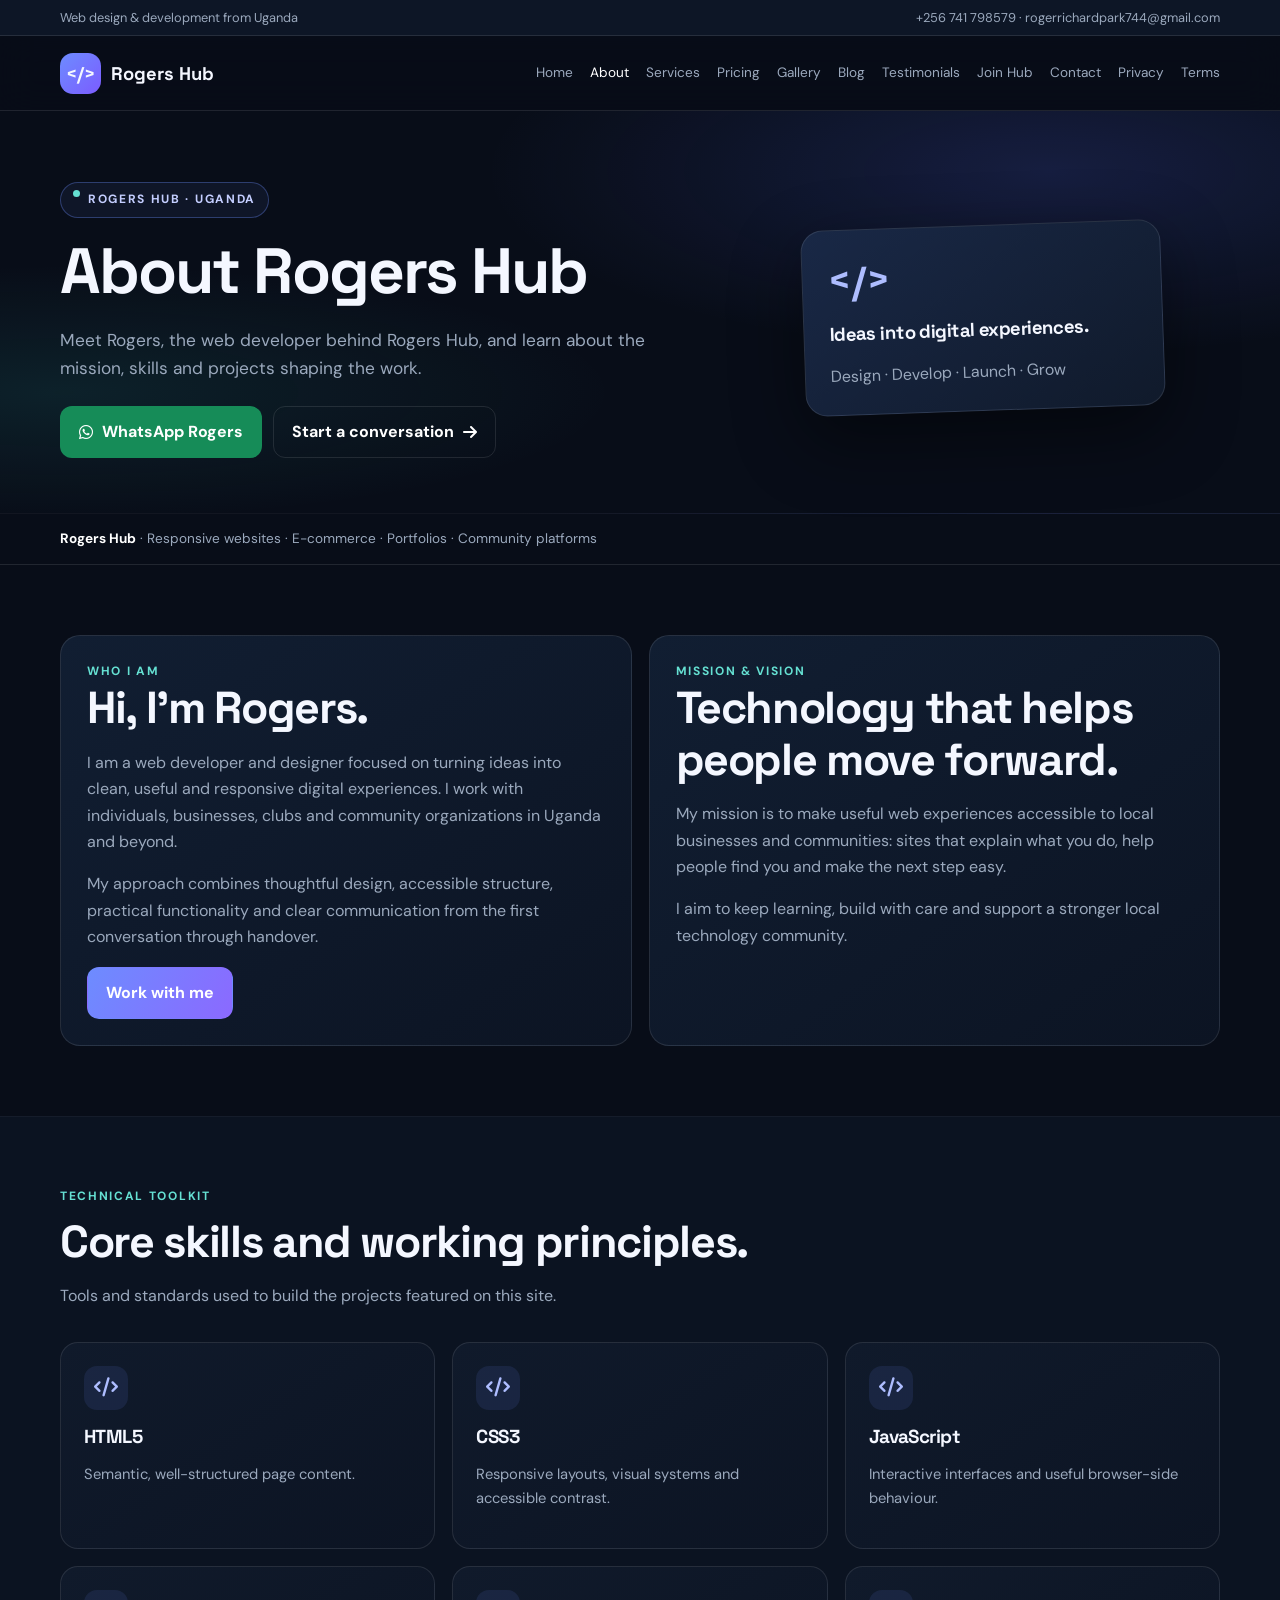
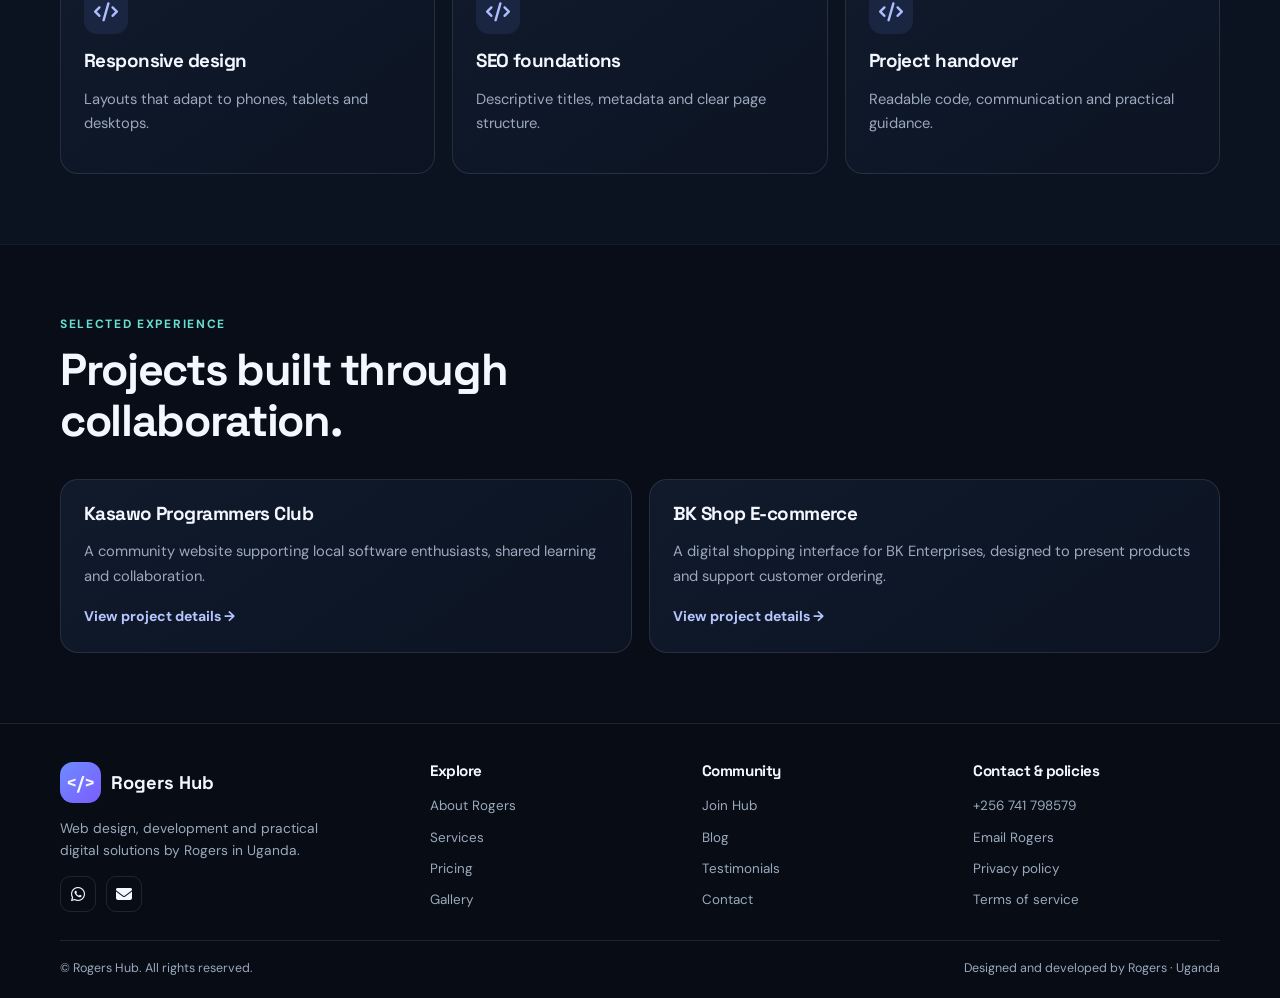
==== commit 085e81aa: "Refresh shared assistant assets on about.html" ====
--- a/about.html
+++ b/about.html
@@ -1,5 +1,5 @@
 <!doctype html>
-<html lang="en"><head><meta charset="utf-8"><meta name="viewport" content="width=device-width,initial-scale=1"><meta name="theme-color" content="#080d18"><meta name="description" content="Meet Rogers, the web developer behind Rogers Hub, and learn about the mission, skills and projects shaping the work."><meta property="og:title" content="About Rogers Hub | Rogers Hub"><meta property="og:description" content="Meet Rogers, the web developer behind Rogers Hub, and learn about the mission, skills and projects shaping the work."><meta property="og:type" content="website"><title>About Rogers Hub | Rogers Hub</title><link rel="stylesheet" href="site.css"><link rel="stylesheet" href="https://cdnjs.cloudflare.com/ajax/libs/font-awesome/6.5.2/css/all.min.css"></head><body><a class="skip" href="#main">Skip to content</a>
+<html lang="en"><head><meta charset="utf-8"><meta name="viewport" content="width=device-width,initial-scale=1"><meta name="theme-color" content="#080d18"><meta name="description" content="Meet Rogers, the web developer behind Rogers Hub, and learn about the mission, skills and projects shaping the work."><meta property="og:title" content="About Rogers Hub | Rogers Hub"><meta property="og:description" content="Meet Rogers, the web developer behind Rogers Hub, and learn about the mission, skills and projects shaping the work."><meta property="og:type" content="website"><title>About Rogers Hub | Rogers Hub</title><link rel="stylesheet" href="site.css?v=20261113"><link rel="stylesheet" href="https://cdnjs.cloudflare.com/ajax/libs/font-awesome/6.5.2/css/all.min.css"></head><body><a class="skip" href="#main">Skip to content</a>
 <div class="topline"><div class="wrap topline-inner"><span>Web design & development from Uganda</span><span><a href="tel:+256741798579">+256 741 798579</a> · <a href="mailto:rogerrichardpark744@gmail.com">rogerrichardpark744@gmail.com</a></span></div></div>
 <header class="nav"><div class="wrap nav-inner"><a class="brand" href="index.html"><span class="brand-mark">&lt;/&gt;</span>Rogers Hub</a><nav class="nav-links" id="navLinks" aria-label="Main navigation"><a href="index.html">Home</a><a href="about.html" class="active" aria-current="page">About</a><a href="package.html">Services</a><a href="pricing.html">Pricing</a><a href="gallery.html">Gallery</a><a href="blog.html">Blog</a><a href="testimonials.html">Testimonials</a><a href="join.html">Join Hub</a><a href="contact.html">Contact</a><a href="privacy.html">Privacy</a><a href="terms.html">Terms</a></nav><button class="menu-btn" id="menuBtn" aria-label="Toggle navigation" aria-expanded="false">☰</button></div></header>
 <header class="hero"><div class="wrap hero-grid"><div><div class="eyebrow"><span class="dot"></span> Rogers Hub · Uganda</div><h1>About Rogers Hub</h1><p class="lead">Meet Rogers, the web developer behind Rogers Hub, and learn about the mission, skills and projects shaping the work.</p><div class="hero-actions"><a class="btn green" href="https://wa.me/256741798579" target="_blank" rel="noopener"><i class="fa-brands fa-whatsapp"></i> WhatsApp Rogers</a><a class="btn secondary" href="contact.html">Start a conversation <i class="fa-solid fa-arrow-right"></i></a></div></div><div class="hero-art" aria-hidden="true"><div class="art-card"><div class="code">&lt;/&gt;</div><h3>Ideas into digital experiences.</h3><p>Design · Develop · Launch · Grow</p></div></div></div></header>
@@ -8,4 +8,4 @@
 <section class="section"><div class="wrap grid2"><article class="panel"><div class="kicker">Who I am</div><h2>Hi, I’m Rogers.</h2><p class="muted">I am a web developer and designer focused on turning ideas into clean, useful and responsive digital experiences. I work with individuals, businesses, clubs and community organizations in Uganda and beyond.</p><p class="muted">My approach combines thoughtful design, accessible structure, practical functionality and clear communication from the first conversation through handover.</p><a class="btn" href="contact.html">Work with me</a></article><article class="panel"><div class="kicker">Mission & vision</div><h2>Technology that helps people move forward.</h2><p class="muted">My mission is to make useful web experiences accessible to local businesses and communities: sites that explain what you do, help people find you and make the next step easy.</p><p class="muted">I aim to keep learning, build with care and support a stronger local technology community.</p></article></div></section>
 <section class="section alt"><div class="wrap"><div class="section-head"><div class="kicker">Technical toolkit</div><h2>Core skills and working principles.</h2><p>Tools and standards used to build the projects featured on this site.</p></div><div class="grid3"><article class="card"><div class="icon"><i class="fa-solid fa-code"></i></div><h3>HTML5</h3><p>Semantic, well-structured page content.</p></article><article class="card"><div class="icon"><i class="fa-solid fa-code"></i></div><h3>CSS3</h3><p>Responsive layouts, visual systems and accessible contrast.</p></article><article class="card"><div class="icon"><i class="fa-solid fa-code"></i></div><h3>JavaScript</h3><p>Interactive interfaces and useful browser-side behaviour.</p></article><article class="card"><div class="icon"><i class="fa-solid fa-code"></i></div><h3>Responsive design</h3><p>Layouts that adapt to phones, tablets and desktops.</p></article><article class="card"><div class="icon"><i class="fa-solid fa-code"></i></div><h3>SEO foundations</h3><p>Descriptive titles, metadata and clear page structure.</p></article><article class="card"><div class="icon"><i class="fa-solid fa-code"></i></div><h3>Project handover</h3><p>Readable code, communication and practical guidance.</p></article></div></div></section>
 <section class="section"><div class="wrap"><div class="section-head"><div class="kicker">Selected experience</div><h2>Projects built through collaboration.</h2></div><div class="grid2"><article class="card"><h3>Kasawo Programmers Club</h3><p>A community website supporting local software enthusiasts, shared learning and collaboration.</p><a class="text-link" href="gallery.html">View project details →</a></article><article class="card"><h3>BK Shop E-commerce</h3><p>A digital shopping interface for BK Enterprises, designed to present products and support customer ordering.</p><a class="text-link" href="gallery.html">View project details →</a></article></div></div></section></main>
-<footer><div class="wrap"><div class="footer-grid"><div class="footer-brand"><a class="brand" href="index.html"><span class="brand-mark">&lt;/&gt;</span>Rogers Hub</a><p>Web design, development and practical digital solutions by Rogers in Uganda.</p><div class="socials"><a href="https://wa.me/256741798579" target="_blank" rel="noopener" aria-label="WhatsApp"><i class="fa-brands fa-whatsapp"></i></a><a href="mailto:rogerrichardpark744@gmail.com" aria-label="Email"><i class="fa-solid fa-envelope"></i></a></div></div><div class="footer-col"><h3>Explore</h3><a href="about.html">About Rogers</a><a href="package.html">Services</a><a href="pricing.html">Pricing</a><a href="gallery.html">Gallery</a></div><div class="footer-col"><h3>Community</h3><a href="join.html">Join Hub</a><a href="blog.html">Blog</a><a href="testimonials.html">Testimonials</a><a href="contact.html">Contact</a></div><div class="footer-col"><h3>Contact & policies</h3><a href="tel:+256741798579">+256 741 798579</a><a href="mailto:rogerrichardpark744@gmail.com">Email Rogers</a><a href="privacy.html">Privacy policy</a><a href="terms.html">Terms of service</a></div></div><div class="copyright"><span>© <span id="year"></span> Rogers Hub. All rights reserved.</span><span>Designed and developed by Rogers · Uganda</span></div></div></footer><button class="back-top" id="backTop" aria-label="Back to top"><i class="fa-solid fa-arrow-up"></i></button><script src="site.js" defer></script></body></html>+<footer><div class="wrap"><div class="footer-grid"><div class="footer-brand"><a class="brand" href="index.html"><span class="brand-mark">&lt;/&gt;</span>Rogers Hub</a><p>Web design, development and practical digital solutions by Rogers in Uganda.</p><div class="socials"><a href="https://wa.me/256741798579" target="_blank" rel="noopener" aria-label="WhatsApp"><i class="fa-brands fa-whatsapp"></i></a><a href="mailto:rogerrichardpark744@gmail.com" aria-label="Email"><i class="fa-solid fa-envelope"></i></a></div></div><div class="footer-col"><h3>Explore</h3><a href="about.html">About Rogers</a><a href="package.html">Services</a><a href="pricing.html">Pricing</a><a href="gallery.html">Gallery</a></div><div class="footer-col"><h3>Community</h3><a href="join.html">Join Hub</a><a href="blog.html">Blog</a><a href="testimonials.html">Testimonials</a><a href="contact.html">Contact</a></div><div class="footer-col"><h3>Contact & policies</h3><a href="tel:+256741798579">+256 741 798579</a><a href="mailto:rogerrichardpark744@gmail.com">Email Rogers</a><a href="privacy.html">Privacy policy</a><a href="terms.html">Terms of service</a></div></div><div class="copyright"><span>© <span id="year"></span> Rogers Hub. All rights reserved.</span><span>Designed and developed by Rogers · Uganda</span></div></div></footer><button class="back-top" id="backTop" aria-label="Back to top"><i class="fa-solid fa-arrow-up"></i></button><script src="site.js?v=20261113" defer></script></body></html>
--- a/site.css
+++ b/site.css
@@ -14,3 +14,13 @@
 @media(max-width:720px){.wrap{width:min(var(--max),calc(100% - 30px))}.nav-inner{height:68px}.menu-btn{display:block}.nav-links{display:none;position:absolute;top:68px;left:0;right:0;background:#0b1423;border-bottom:1px solid var(--line);padding:17px 22px;flex-direction:column;align-items:stretch;max-height:calc(100vh - 68px);overflow:auto}.nav-links.open{display:flex}.nav-links a,.nav-links a:nth-child(7),.nav-links a:nth-child(8){display:block;padding:7px}.hero{padding:48px 0}.hero-grid,.contact-grid{grid-template-columns:1fr}.hero-art{min-height:180px}.grid3,.pricing{grid-template-columns:1fr}.section{padding:55px 0}.topline-inner{justify-content:center}.footer-grid{grid-template-columns:1fr 1fr}.form-grid{grid-template-columns:1fr}.field.full{grid-column:auto}}
 @media(max-width:430px){.footer-grid{grid-template-columns:1fr}.hero-actions .btn{width:100%}.copyright{display:block}.copyright span{display:block;margin:5px 0}}
 @media(prefers-reduced-motion:reduce){*,*:before,*:after{scroll-behavior:auto!important;transition:none!important;animation:none!important}.reveal{opacity:1;transform:none}}
+
+
+/* Rogers Hub floating website assistant */
+.rh-assistant{position:fixed;right:22px;bottom:22px;z-index:9999;font-family:"DM Sans",sans-serif;color:#f4f7ff}
+.rh-launcher{display:flex;align-items:center;gap:9px;border:0;border-radius:999px;padding:13px 19px;background:linear-gradient(120deg,#6d8cff,#8b69ff);color:#fff;font-weight:700;box-shadow:0 12px 36px #0008;cursor:pointer}
+.rh-launcher span:first-child{font-size:1.25rem}.rh-panel{position:absolute;right:0;bottom:66px;width:min(370px,calc(100vw - 28px));height:min(540px,calc(100dvh - 120px));background:#0d1728;border:1px solid rgba(255,255,255,.15);border-radius:19px;box-shadow:0 22px 70px #000b;display:flex;flex-direction:column;overflow:hidden}
+.rh-panel[hidden]{display:none}.rh-head{display:flex;justify-content:space-between;align-items:center;padding:16px 17px;background:#121f34;border-bottom:1px solid rgba(255,255,255,.1)}.rh-head strong,.rh-head small{display:block}.rh-head small{font-size:.75rem;color:#9ba9bd;margin-top:2px}.rh-close{border:0;background:transparent;color:#fff;font-size:1.7rem;cursor:pointer;line-height:1}
+.rh-messages{flex:1;overflow:auto;padding:16px;display:flex;flex-direction:column;gap:10px}.rh-message{max-width:90%;padding:11px 13px;border-radius:14px;font-size:.88rem;line-height:1.5;white-space:pre-wrap;overflow-wrap:anywhere}.rh-bot{background:#17253a;color:#e9efff;align-self:flex-start;border-bottom-left-radius:4px}.rh-user{background:#526fe0;color:#fff;align-self:flex-end;border-bottom-right-radius:4px}
+.rh-prompts{display:flex;flex-wrap:wrap;gap:7px;padding:0 13px 11px}.rh-prompts button{border:1px solid rgba(255,255,255,.17);background:#111f33;color:#dce6ff;border-radius:999px;padding:7px 10px;font-size:.73rem;cursor:pointer}.rh-form{display:flex;gap:8px;padding:12px;border-top:1px solid rgba(255,255,255,.1)}.rh-form input{min-width:0;flex:1;border:1px solid rgba(255,255,255,.16);border-radius:11px;padding:11px 12px;background:#08111f;color:#fff;outline:none}.rh-form input:focus{border-color:#829bff}.rh-form>button{width:43px;border:0;border-radius:11px;background:#6d8cff;color:white;font-size:1.15rem;cursor:pointer}.rh-foot{text-align:center;padding:0 8px 12px;color:#9ba9bd;font-size:.7rem}.rh-foot a{color:#9db0ff;text-decoration:underline}.rh-sr{position:absolute;width:1px;height:1px;padding:0;margin:-1px;overflow:hidden;clip:rect(0,0,0,0);white-space:nowrap;border:0}
+@media(max-width:520px){.rh-assistant{right:12px;bottom:12px}.rh-launcher{padding:12px 15px}.rh-panel{right:-2px;bottom:61px;width:calc(100vw - 24px);height:min(560px,calc(100dvh - 95px))}}
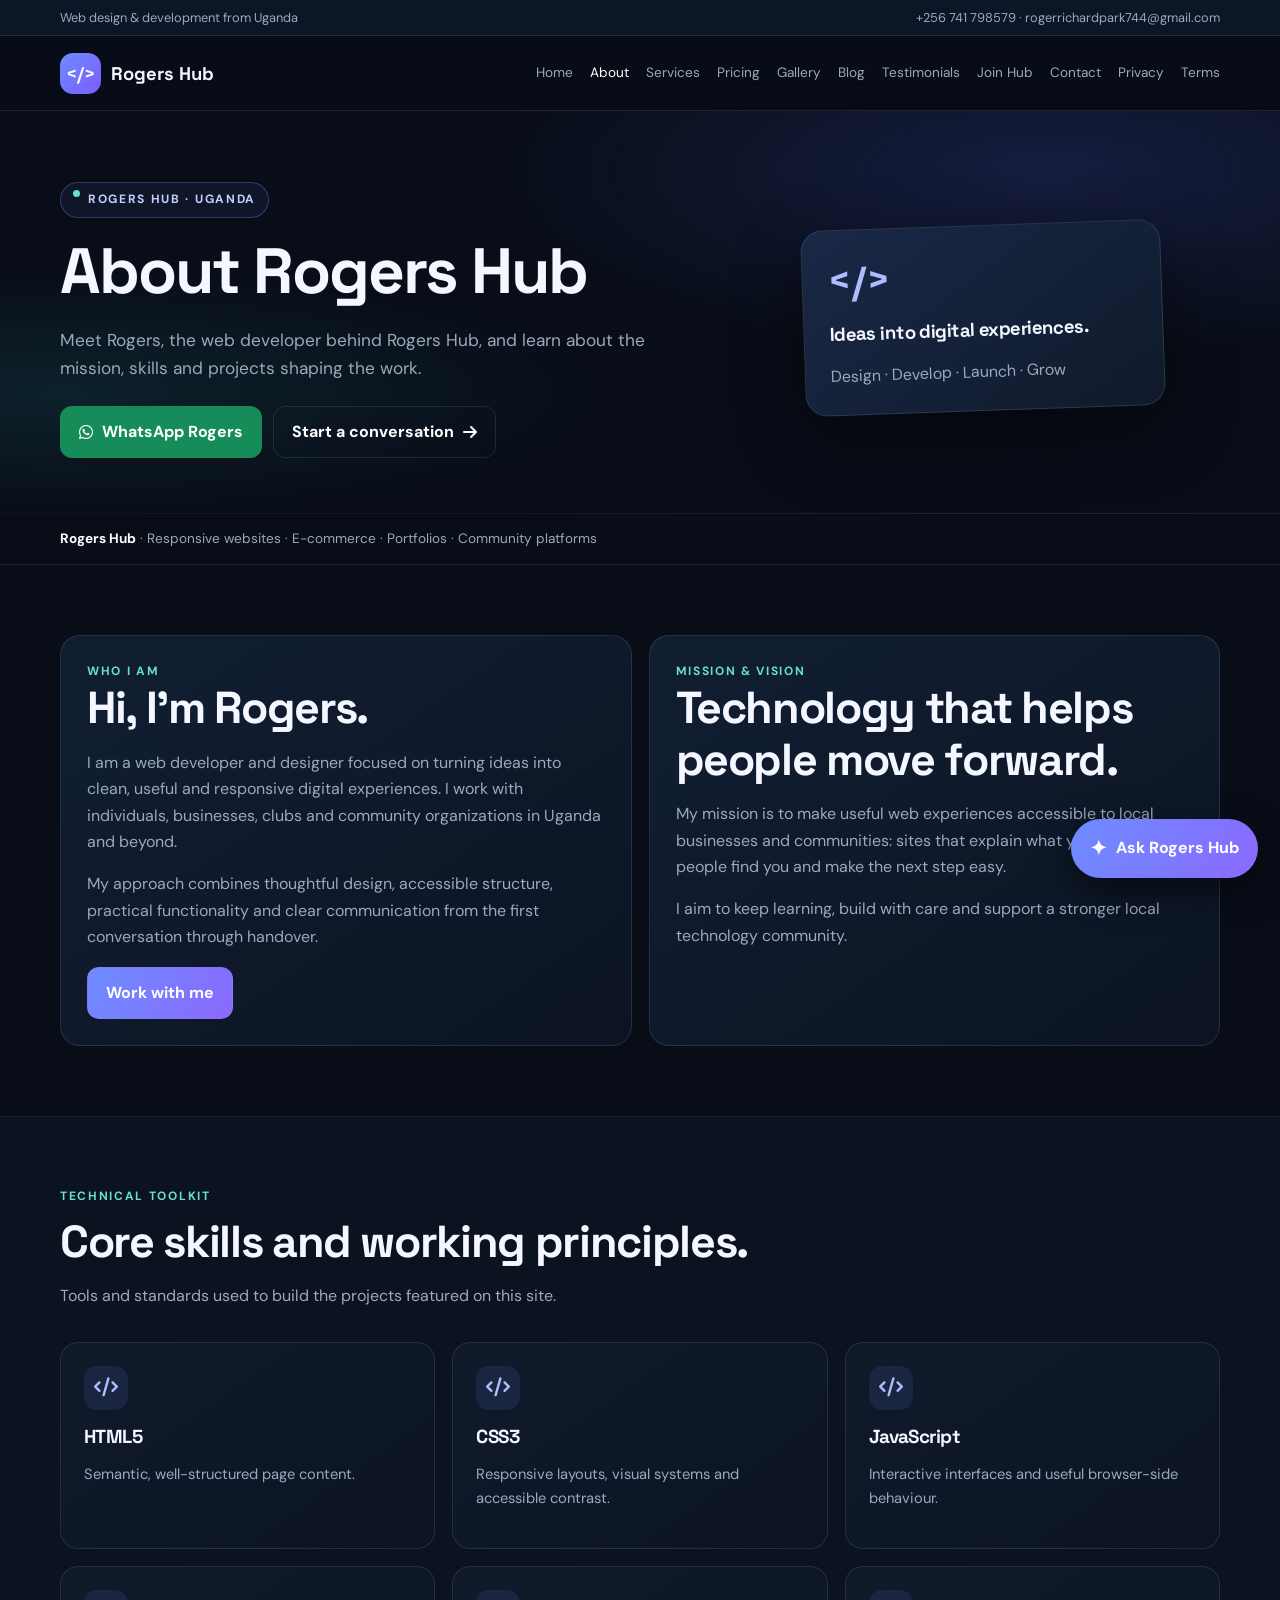
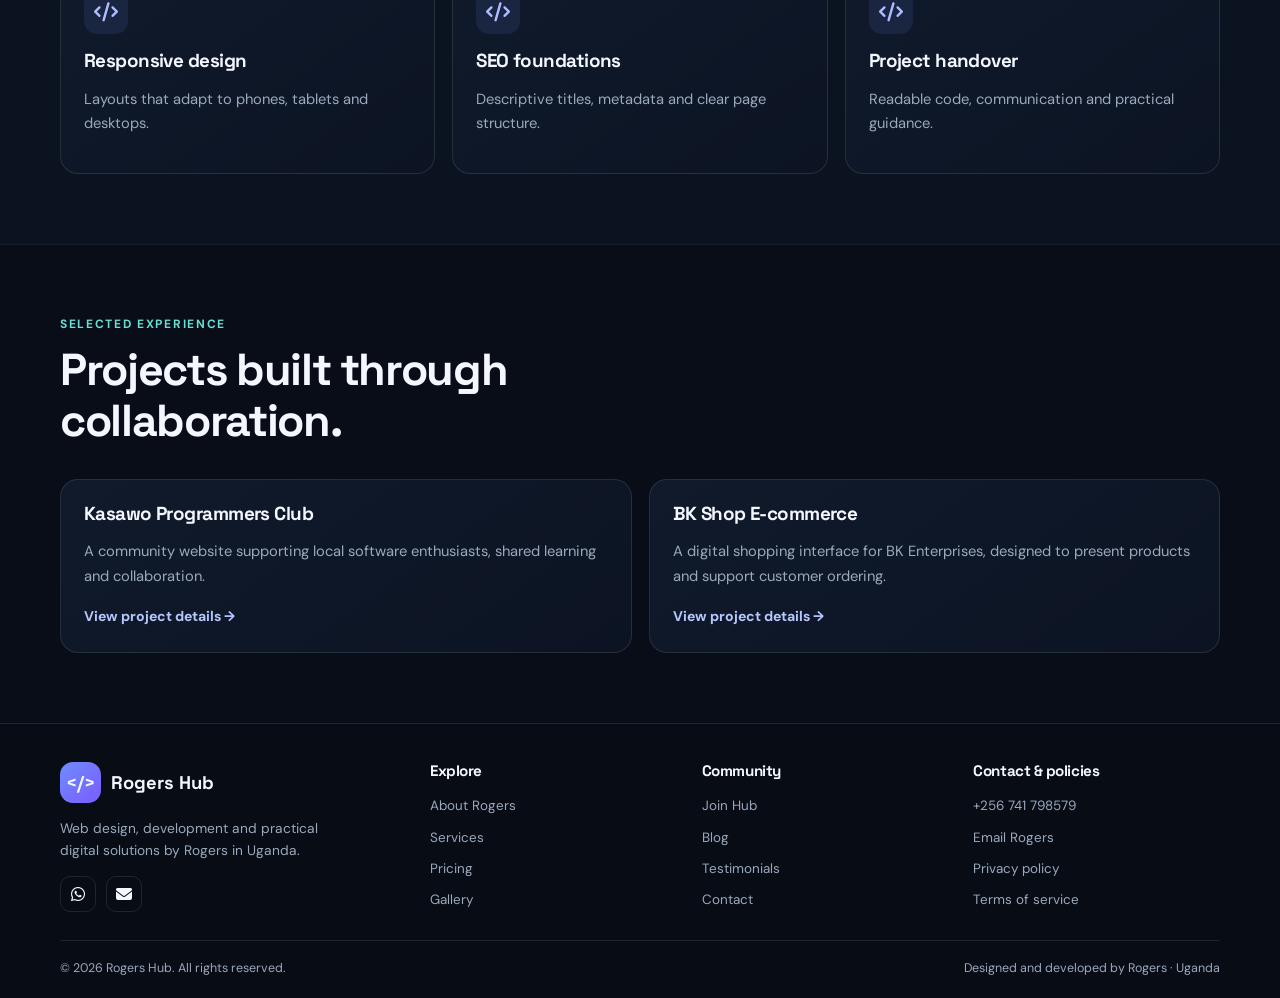
==== commit febee578: "Refresh Rogers Hub assistant assets on about.html" ====
--- a/about.html
+++ b/about.html
@@ -1,5 +1,5 @@
 <!doctype html>
-<html lang="en"><head><meta charset="utf-8"><meta name="viewport" content="width=device-width,initial-scale=1"><meta name="theme-color" content="#080d18"><meta name="description" content="Meet Rogers, the web developer behind Rogers Hub, and learn about the mission, skills and projects shaping the work."><meta property="og:title" content="About Rogers Hub | Rogers Hub"><meta property="og:description" content="Meet Rogers, the web developer behind Rogers Hub, and learn about the mission, skills and projects shaping the work."><meta property="og:type" content="website"><title>About Rogers Hub | Rogers Hub</title><link rel="stylesheet" href="site.css?v=20261113"><link rel="stylesheet" href="https://cdnjs.cloudflare.com/ajax/libs/font-awesome/6.5.2/css/all.min.css"></head><body><a class="skip" href="#main">Skip to content</a>
+<html lang="en"><head><meta charset="utf-8"><meta name="viewport" content="width=device-width,initial-scale=1"><meta name="theme-color" content="#080d18"><meta name="description" content="Meet Rogers, the web developer behind Rogers Hub, and learn about the mission, skills and projects shaping the work."><meta property="og:title" content="About Rogers Hub | Rogers Hub"><meta property="og:description" content="Meet Rogers, the web developer behind Rogers Hub, and learn about the mission, skills and projects shaping the work."><meta property="og:type" content="website"><title>About Rogers Hub | Rogers Hub</title><link rel="stylesheet" href="site.css?v=20261114-ai"><link rel="stylesheet" href="https://cdnjs.cloudflare.com/ajax/libs/font-awesome/6.5.2/css/all.min.css"></head><body><a class="skip" href="#main">Skip to content</a>
 <div class="topline"><div class="wrap topline-inner"><span>Web design & development from Uganda</span><span><a href="tel:+256741798579">+256 741 798579</a> · <a href="mailto:rogerrichardpark744@gmail.com">rogerrichardpark744@gmail.com</a></span></div></div>
 <header class="nav"><div class="wrap nav-inner"><a class="brand" href="index.html"><span class="brand-mark">&lt;/&gt;</span>Rogers Hub</a><nav class="nav-links" id="navLinks" aria-label="Main navigation"><a href="index.html">Home</a><a href="about.html" class="active" aria-current="page">About</a><a href="package.html">Services</a><a href="pricing.html">Pricing</a><a href="gallery.html">Gallery</a><a href="blog.html">Blog</a><a href="testimonials.html">Testimonials</a><a href="join.html">Join Hub</a><a href="contact.html">Contact</a><a href="privacy.html">Privacy</a><a href="terms.html">Terms</a></nav><button class="menu-btn" id="menuBtn" aria-label="Toggle navigation" aria-expanded="false">☰</button></div></header>
 <header class="hero"><div class="wrap hero-grid"><div><div class="eyebrow"><span class="dot"></span> Rogers Hub · Uganda</div><h1>About Rogers Hub</h1><p class="lead">Meet Rogers, the web developer behind Rogers Hub, and learn about the mission, skills and projects shaping the work.</p><div class="hero-actions"><a class="btn green" href="https://wa.me/256741798579" target="_blank" rel="noopener"><i class="fa-brands fa-whatsapp"></i> WhatsApp Rogers</a><a class="btn secondary" href="contact.html">Start a conversation <i class="fa-solid fa-arrow-right"></i></a></div></div><div class="hero-art" aria-hidden="true"><div class="art-card"><div class="code">&lt;/&gt;</div><h3>Ideas into digital experiences.</h3><p>Design · Develop · Launch · Grow</p></div></div></div></header>
@@ -8,4 +8,4 @@
 <section class="section"><div class="wrap grid2"><article class="panel"><div class="kicker">Who I am</div><h2>Hi, I’m Rogers.</h2><p class="muted">I am a web developer and designer focused on turning ideas into clean, useful and responsive digital experiences. I work with individuals, businesses, clubs and community organizations in Uganda and beyond.</p><p class="muted">My approach combines thoughtful design, accessible structure, practical functionality and clear communication from the first conversation through handover.</p><a class="btn" href="contact.html">Work with me</a></article><article class="panel"><div class="kicker">Mission & vision</div><h2>Technology that helps people move forward.</h2><p class="muted">My mission is to make useful web experiences accessible to local businesses and communities: sites that explain what you do, help people find you and make the next step easy.</p><p class="muted">I aim to keep learning, build with care and support a stronger local technology community.</p></article></div></section>
 <section class="section alt"><div class="wrap"><div class="section-head"><div class="kicker">Technical toolkit</div><h2>Core skills and working principles.</h2><p>Tools and standards used to build the projects featured on this site.</p></div><div class="grid3"><article class="card"><div class="icon"><i class="fa-solid fa-code"></i></div><h3>HTML5</h3><p>Semantic, well-structured page content.</p></article><article class="card"><div class="icon"><i class="fa-solid fa-code"></i></div><h3>CSS3</h3><p>Responsive layouts, visual systems and accessible contrast.</p></article><article class="card"><div class="icon"><i class="fa-solid fa-code"></i></div><h3>JavaScript</h3><p>Interactive interfaces and useful browser-side behaviour.</p></article><article class="card"><div class="icon"><i class="fa-solid fa-code"></i></div><h3>Responsive design</h3><p>Layouts that adapt to phones, tablets and desktops.</p></article><article class="card"><div class="icon"><i class="fa-solid fa-code"></i></div><h3>SEO foundations</h3><p>Descriptive titles, metadata and clear page structure.</p></article><article class="card"><div class="icon"><i class="fa-solid fa-code"></i></div><h3>Project handover</h3><p>Readable code, communication and practical guidance.</p></article></div></div></section>
 <section class="section"><div class="wrap"><div class="section-head"><div class="kicker">Selected experience</div><h2>Projects built through collaboration.</h2></div><div class="grid2"><article class="card"><h3>Kasawo Programmers Club</h3><p>A community website supporting local software enthusiasts, shared learning and collaboration.</p><a class="text-link" href="gallery.html">View project details →</a></article><article class="card"><h3>BK Shop E-commerce</h3><p>A digital shopping interface for BK Enterprises, designed to present products and support customer ordering.</p><a class="text-link" href="gallery.html">View project details →</a></article></div></div></section></main>
-<footer><div class="wrap"><div class="footer-grid"><div class="footer-brand"><a class="brand" href="index.html"><span class="brand-mark">&lt;/&gt;</span>Rogers Hub</a><p>Web design, development and practical digital solutions by Rogers in Uganda.</p><div class="socials"><a href="https://wa.me/256741798579" target="_blank" rel="noopener" aria-label="WhatsApp"><i class="fa-brands fa-whatsapp"></i></a><a href="mailto:rogerrichardpark744@gmail.com" aria-label="Email"><i class="fa-solid fa-envelope"></i></a></div></div><div class="footer-col"><h3>Explore</h3><a href="about.html">About Rogers</a><a href="package.html">Services</a><a href="pricing.html">Pricing</a><a href="gallery.html">Gallery</a></div><div class="footer-col"><h3>Community</h3><a href="join.html">Join Hub</a><a href="blog.html">Blog</a><a href="testimonials.html">Testimonials</a><a href="contact.html">Contact</a></div><div class="footer-col"><h3>Contact & policies</h3><a href="tel:+256741798579">+256 741 798579</a><a href="mailto:rogerrichardpark744@gmail.com">Email Rogers</a><a href="privacy.html">Privacy policy</a><a href="terms.html">Terms of service</a></div></div><div class="copyright"><span>© <span id="year"></span> Rogers Hub. All rights reserved.</span><span>Designed and developed by Rogers · Uganda</span></div></div></footer><button class="back-top" id="backTop" aria-label="Back to top"><i class="fa-solid fa-arrow-up"></i></button><script src="site.js?v=20261113" defer></script></body></html>+<footer><div class="wrap"><div class="footer-grid"><div class="footer-brand"><a class="brand" href="index.html"><span class="brand-mark">&lt;/&gt;</span>Rogers Hub</a><p>Web design, development and practical digital solutions by Rogers in Uganda.</p><div class="socials"><a href="https://wa.me/256741798579" target="_blank" rel="noopener" aria-label="WhatsApp"><i class="fa-brands fa-whatsapp"></i></a><a href="mailto:rogerrichardpark744@gmail.com" aria-label="Email"><i class="fa-solid fa-envelope"></i></a></div></div><div class="footer-col"><h3>Explore</h3><a href="about.html">About Rogers</a><a href="package.html">Services</a><a href="pricing.html">Pricing</a><a href="gallery.html">Gallery</a></div><div class="footer-col"><h3>Community</h3><a href="join.html">Join Hub</a><a href="blog.html">Blog</a><a href="testimonials.html">Testimonials</a><a href="contact.html">Contact</a></div><div class="footer-col"><h3>Contact & policies</h3><a href="tel:+256741798579">+256 741 798579</a><a href="mailto:rogerrichardpark744@gmail.com">Email Rogers</a><a href="privacy.html">Privacy policy</a><a href="terms.html">Terms of service</a></div></div><div class="copyright"><span>© <span id="year"></span> Rogers Hub. All rights reserved.</span><span>Designed and developed by Rogers · Uganda</span></div></div></footer><button class="back-top" id="backTop" aria-label="Back to top"><i class="fa-solid fa-arrow-up"></i></button><script src="site.js?v=20261114-ai" defer></script></body></html>
